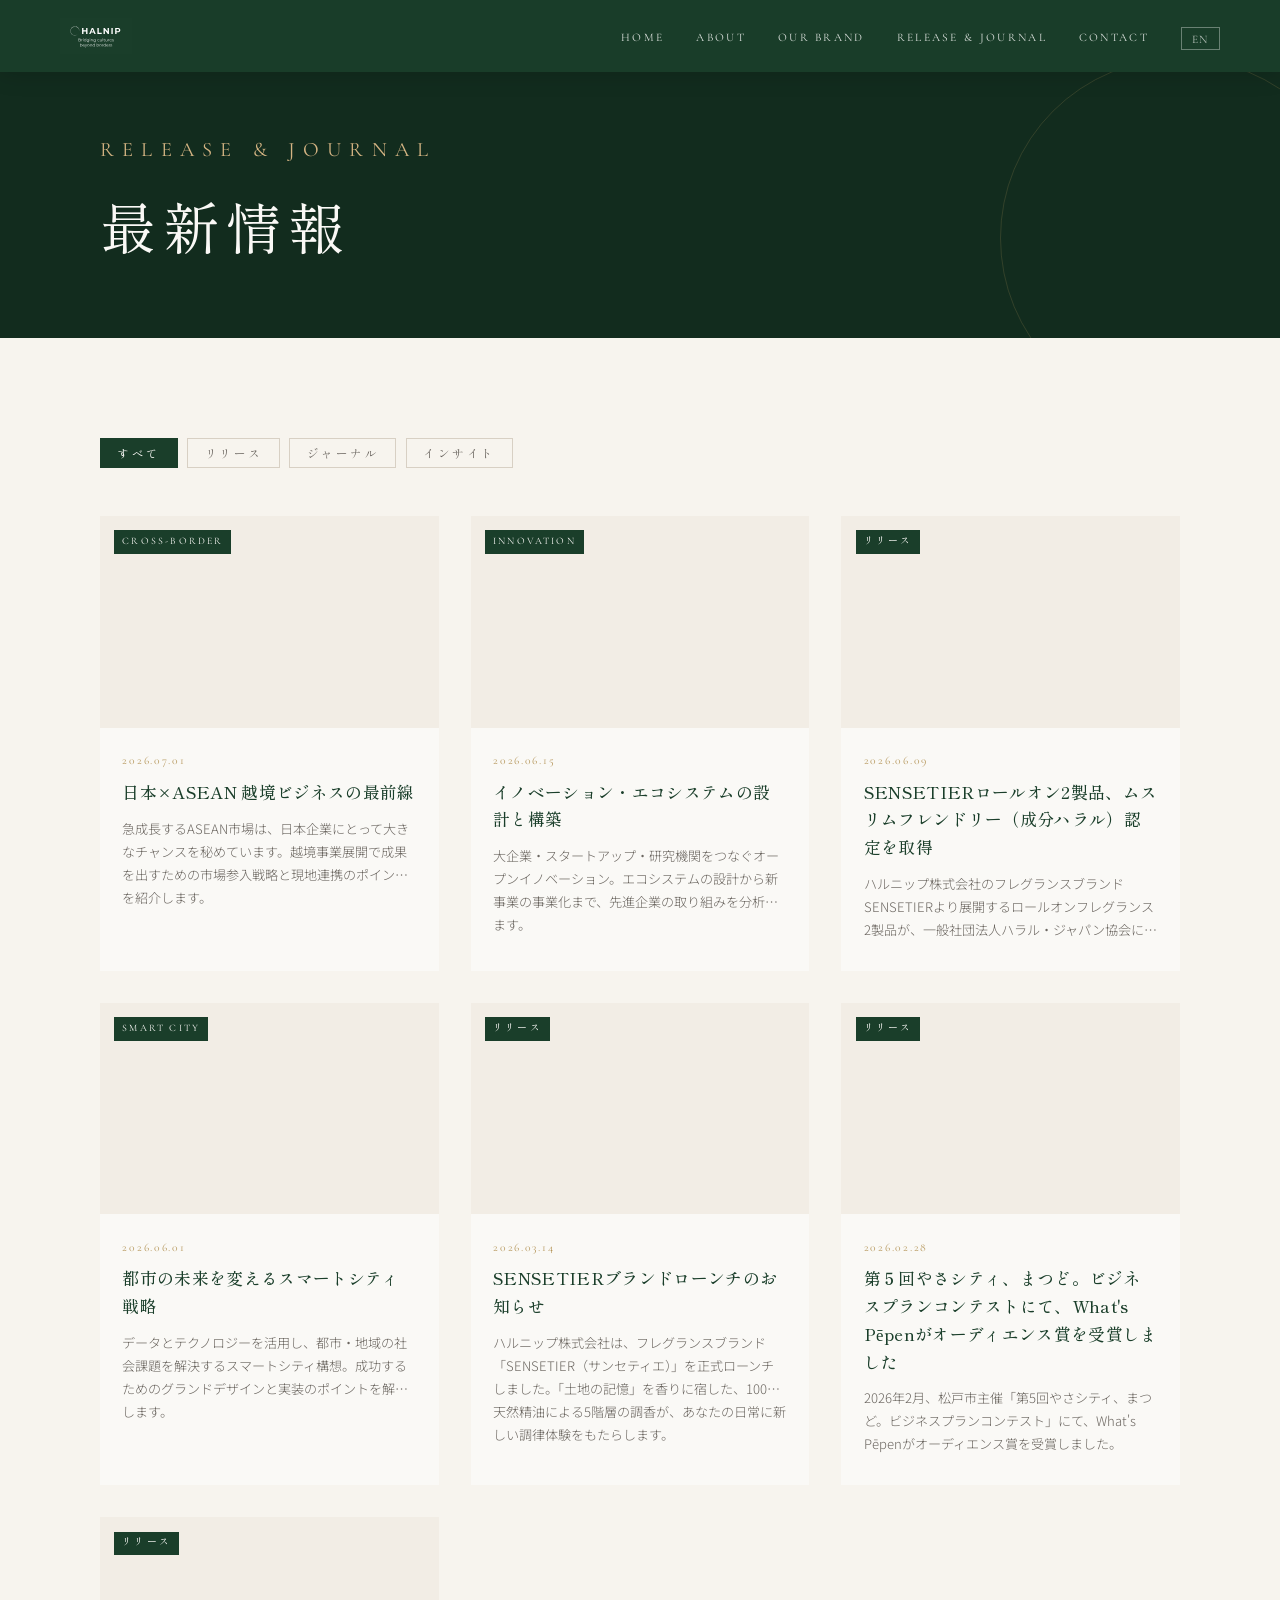
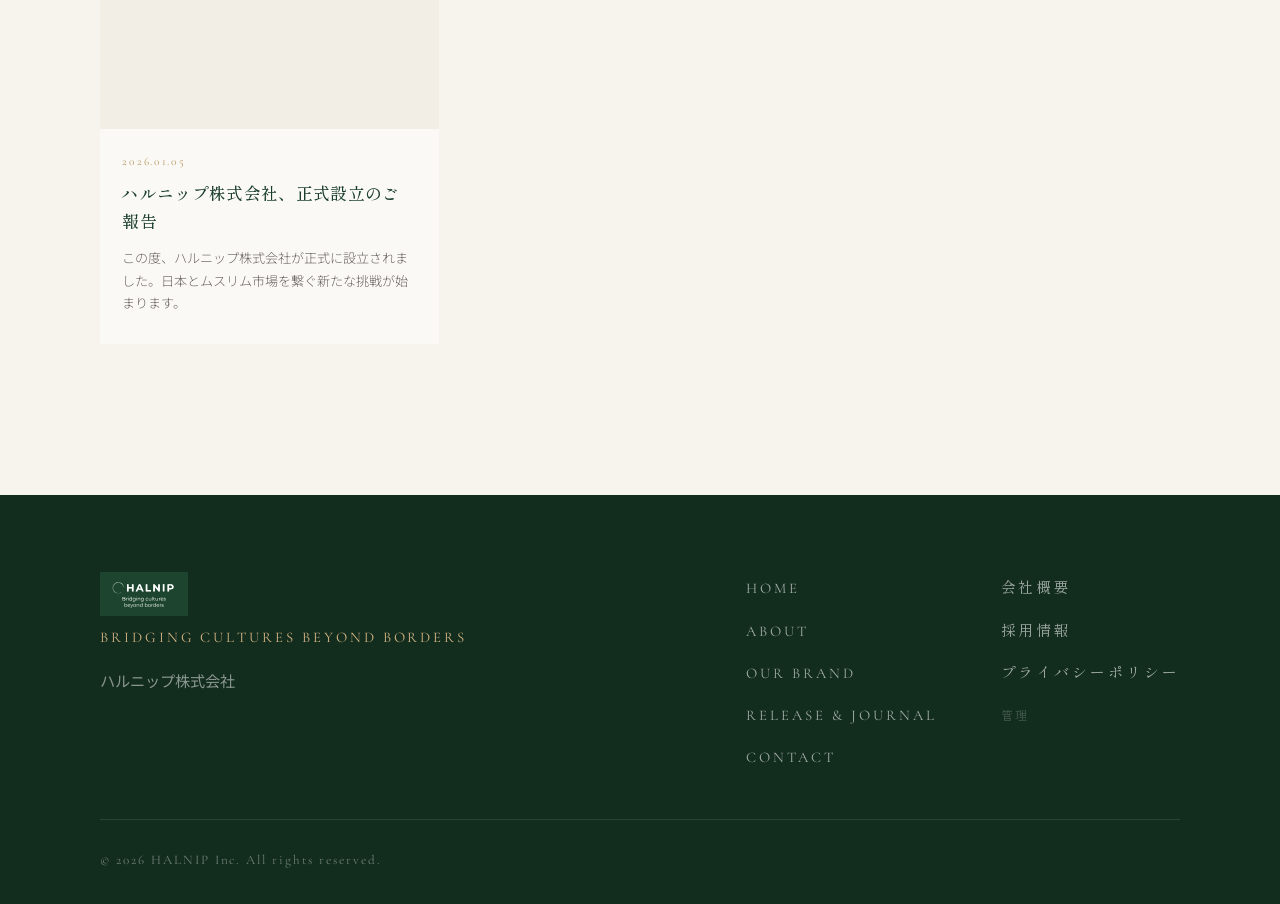
==== journal/index.html @ 5eab1960 "feat: add RECRUIT page with freelance sales staff listing - recruit.html: new page with intro, job c" ====
<!DOCTYPE html>
<html lang="ja">
<head>
  <meta charset="UTF-8" />
  <link rel="icon" href="../Fabicon.png.png" type="image/png" />
  <meta name="viewport" content="width=device-width, initial-scale=1.0" />
  <title>RELEASE &amp; JOURNAL | HALNIP株式会社</title>
  <meta name="description" content="HALNIPの最新情報・ジャーナル。" />
  <link rel="stylesheet" href="../style.css" />
  <link rel="stylesheet" href="journal.css" />
  <link rel="preconnect" href="https://fonts.googleapis.com" />
  <link rel="preconnect" href="https://fonts.gstatic.com" crossorigin />
  <link href="https://fonts.googleapis.com/css2?family=Montserrat:wght@100;200;300;400;600&family=Shippori+Mincho:wght@400;500;600&family=Cormorant+Garamond:ital,wght@0,300;0,400;0,600;1,300;1,400&family=Noto+Sans+JP:wght@300;400;500&display=swap" rel="stylesheet" />
</head>
<body class="subpage">

  <!-- NAV -->
  <nav class="nav scrolled" id="nav">
    <div class="nav__logo">
      <a href="../index.html" class="nav__logo-link">
        <img src="../images/logo_green.svg" alt="HALNIP" class="nav__logo-img"
          onerror="this.style.display='none';this.nextElementSibling.style.display='inline';" />
        <span class="nav__logo-text-fallback" style="display:none;">HALNIP</span>
      </a>
    </div>
    <button class="nav__hamburger" id="hamburger" aria-label="メニュー"><span></span><span></span><span></span></button>
    <ul class="nav__links" id="navLinks">
      <li><a href="../index.html#home">HOME</a></li>
      <li><a href="../index.html#about">ABOUT</a></li>
      <li><a href="../index.html#brand">OUR BRAND</a></li>
      <li><a href="index.html">RELEASE &amp; JOURNAL</a></li>
      <li><a href="../index.html#contact">CONTACT</a></li>
      <li class="nav__lang"><button id="langToggle" class="lang-btn">EN</button></li>
    </ul>
  </nav>

  <!-- PAGE HERO -->
  <section class="page-hero">
    <div class="page-hero__inner container">
      <p class="page-hero__label section-label" data-ja="RELEASE &amp; JOURNAL" data-en="RELEASE &amp; JOURNAL">RELEASE &amp; JOURNAL</p>
      <h1 class="page-hero__title" data-ja="最新情報" data-en="Latest News">最新情報</h1>
    </div>
  </section>

  <!-- JOURNAL LIST -->
  <section class="journal-list">
    <div class="container">

      <!-- Filter -->
      <div class="journal-filter">
        <button class="filter-btn active" data-filter="all" data-ja="すべて" data-en="ALL">すべて</button>
        <button class="filter-btn" data-filter="RELEASE" data-ja="リリース" data-en="RELEASE">リリース</button>
        <button class="filter-btn" data-filter="JOURNAL" data-ja="ジャーナル" data-en="JOURNAL">ジャーナル</button>
        <button class="filter-btn" data-filter="INSIGHT" data-ja="インサイト" data-en="INSIGHT">インサイト</button>
      </div>
      <!-- INSIGHT sub-filter (visible only when INSIGHT tab is active) -->
      <div class="insight-subfilter" id="insightSubFilter" style="display:none;">
        <select class="insight-subfilter-select" id="insightCategory">
          <option value="" data-ja="すべてのインサイト" data-en="All Insights">すべてのインサイト</option>
          <option value="SMART CITY">SMART CITY</option>
          <option value="INNOVATION">INNOVATION</option>
          <option value="CROSS-BORDER">CROSS-BORDER</option>
        </select>
      </div>

      <!-- Grid (populated by JS) -->
      <div class="journal-grid" id="journalGrid">
        <div class="journal-grid--empty" data-ja="記事を読み込み中…" data-en="Loading…">記事を読み込み中…</div>
      </div>

      <!-- Pagination -->
      <div class="journal-pagination" id="pagination"></div>
    </div>
  </section>

  <!-- FOOTER -->
  <footer class="footer">
    <div class="footer__inner container">
      <div class="footer__top">
        <div class="footer__brand">
          <div class="footer__logo">
            <img src="../images/logo_green.svg" alt="HALNIP" class="footer__logo-img"
              onerror="this.style.display='none';this.nextElementSibling.style.display='block';" />
            <span class="footer__logo-text-fallback" style="display:none;">HALNIP</span>
          </div>
          <p class="footer__tagline">Bridging Cultures Beyond Borders</p>
          <p class="footer__company">ハルニップ株式会社</p>
        </div>
        <nav class="footer__nav">
          <ul>
            <li><a href="../index.html#home">HOME</a></li>
            <li><a href="../index.html#about">ABOUT</a></li>
            <li><a href="../index.html#brand">OUR BRAND</a></li>
            <li><a href="index.html">RELEASE &amp; JOURNAL</a></li>
            <li><a href="../index.html#contact">CONTACT</a></li>
          </ul>
          <ul>
            <li><a href="../company.html">会社概要</a></li>
            <li><a href="../recruit.html">採用情報</a></li>
            <li><a href="../privacy.html">プライバシーポリシー</a></li>
            <li><a href="admin.html" style="opacity:0.35;font-size:0.75em;">管理</a></li>
          </ul>
        </nav>
      </div>
      <div class="footer__bottom">
        <p class="footer__copy">&copy; 2026 HALNIP Inc. All rights reserved.</p>
      </div>
    </div>
  </footer>

  <script src="db.js"></script>
  <script>
  (function () {
    // ── State ──
    let currentLang     = 'ja';
    let currentFilter   = 'all';
    let currentCategory = '';
    let currentPage     = 1;
    const PER_PAGE      = 9;

    // ── Lang ──
    function applyLang(lang) {
      document.querySelectorAll('[data-' + lang + ']').forEach(el => {
        const v = el.getAttribute('data-' + lang);
        if (el.tagName === 'INPUT' || el.tagName === 'TEXTAREA') el.placeholder = v;
        else el.innerHTML = v;
      });
      document.documentElement.lang = lang;
      document.getElementById('langToggle').textContent = lang === 'ja' ? 'EN' : 'JA';
    }
    document.getElementById('langToggle').addEventListener('click', () => {
      currentLang = currentLang === 'ja' ? 'en' : 'ja';
      applyLang(currentLang);
      render();
    });

    // ── Format date ──
    function fmtDate(d) {
      return d.replace(/-/g, '.');
    }

    // ── Build card HTML ──
    function cardHTML(post) {
      const tagLabel = post.tag === 'RELEASE'
        ? (currentLang === 'ja' ? 'リリース' : 'RELEASE')
        : post.tag === 'INSIGHT'
          ? (post.category || 'INSIGHT')
          : (currentLang === 'ja' ? 'ジャーナル' : 'JOURNAL');
      const title   = currentLang === 'ja' ? post.title   : (post.titleEn   || post.title);
      const excerpt = currentLang === 'ja' ? post.excerpt : (post.excerptEn || post.excerpt);
      return `
        <article class="j-card reveal">
          <a href="post.html?id=${post.id}" class="j-card__link">
            <div class="j-card__img-wrap">
              <img class="j-card__img" src="${post.thumbnail}" alt="${title}"
                onerror="this.src='https://images.unsplash.com/photo-1542314831-068cd1dbfeeb?w=600&q=80'" loading="lazy" />
              <span class="j-card__tag j-card__tag--${post.tag.toLowerCase()}">${tagLabel}</span>
            </div>
            <div class="j-card__body">
              <time class="j-card__date" datetime="${post.date}">${fmtDate(post.date)}</time>
              <h2 class="j-card__title">${title}</h2>
              <p class="j-card__excerpt">${excerpt}</p>
            </div>
          </a>
        </article>`;
    }

    // ── Render grid ──
    function render() {
      const all   = HALNIP_DB.getPublishedPosts();
      let filt    = currentFilter === 'all' ? all : all.filter(p => p.tag === currentFilter);
      if (currentFilter === 'INSIGHT' && currentCategory) {
        filt = filt.filter(p => p.category === currentCategory);
      }
      const total = filt.length;
      const pages = Math.ceil(total / PER_PAGE);
      currentPage = Math.min(currentPage, pages || 1);
      const slice = filt.slice((currentPage - 1) * PER_PAGE, currentPage * PER_PAGE);

      const grid = document.getElementById('journalGrid');
      if (slice.length === 0) {
        grid.innerHTML = `<div class="journal-grid--empty">${currentLang === 'ja' ? '記事がありません' : 'No articles found'}</div>`;
      } else {
        grid.innerHTML = slice.map(cardHTML).join('');
        // Scroll reveal
        const io = new IntersectionObserver(entries => {
          entries.forEach(e => { if (e.isIntersecting) { e.target.classList.add('revealed'); io.unobserve(e.target); } });
        }, { threshold: 0.05 });
        grid.querySelectorAll('.reveal').forEach(el => io.observe(el));
      }

      // Pagination
      const pag = document.getElementById('pagination');
      if (pages <= 1) { pag.innerHTML = ''; return; }
      let html = '';
      if (currentPage > 1) html += `<button class="page-btn" data-page="${currentPage - 1}">&#8592;</button>`;
      for (let i = 1; i <= pages; i++) {
        html += `<button class="page-btn${i === currentPage ? ' active' : ''}" data-page="${i}">${i}</button>`;
      }
      if (currentPage < pages) html += `<button class="page-btn" data-page="${currentPage + 1}">&#8594;</button>`;
      pag.innerHTML = html;
      pag.querySelectorAll('.page-btn').forEach(btn => {
        btn.addEventListener('click', () => { currentPage = +btn.dataset.page; render(); window.scrollTo({ top: 0, behavior: 'smooth' }); });
      });
    }

    // ── Filter buttons ──
    document.querySelectorAll('.filter-btn').forEach(btn => {
      btn.addEventListener('click', () => {
        document.querySelectorAll('.filter-btn').forEach(b => b.classList.remove('active'));
        btn.classList.add('active');
        currentFilter = btn.dataset.filter;
        currentCategory = '';
        document.getElementById('insightCategory').value = '';
        document.getElementById('insightSubFilter').style.display = currentFilter === 'INSIGHT' ? '' : 'none';
        currentPage = 1;
        render();
      });
    });

    // ── INSIGHT sub-filter ──
    document.getElementById('insightCategory').addEventListener('change', function() {
      currentCategory = this.value;
      currentPage = 1;
      render();
    });

    // ── Hamburger ──
    const hamburger = document.getElementById('hamburger');
    const navLinks  = document.getElementById('navLinks');
    hamburger.addEventListener('click', () => { hamburger.classList.toggle('open'); navLinks.classList.toggle('open'); });
    navLinks.querySelectorAll('a').forEach(a => a.addEventListener('click', () => { hamburger.classList.remove('open'); navLinks.classList.remove('open'); }));

    // ── Init ──
    render();
  })();
  </script>

  <script src="../cursor.js"></script>
</body>
</html>
---- style.css ----
/* =============================================
   HALNIP Co., Ltd. — Corporate Site Stylesheet
   style.css
   Last updated: 2025
   ============================================= */

/* ─── CSS VARIABLES ─────────────────────────── */
:root {
  /* Brand Colors */
  --color-primary:       #1a3e2a;   /* Deep forest green */
  --color-primary-dark:  #122c1e;
  --color-primary-light: #2a5c3f;
  --color-accent:        #b5965a;   /* Warm gold */
  --color-accent-light:  #d4b483;
  --color-white:         #faf9f6;   /* Warm white */
  --color-off-white:     #f2ede5;
  --color-text:          #1c1c1a;
  --color-text-muted:    #6b6660;
  --color-border:        #d8d0c4;
  --color-bg-section:    #f7f4ee;

  /* Typography */
  --font-serif:          'Shippori Mincho', 'Noto Serif JP', Georgia, serif;
  --font-display:        'Cormorant Garamond', 'Shippori Mincho', Georgia, serif;
  --font-sans:           'Noto Sans JP', 'Hiragino Kaku Gothic Pro', sans-serif;
  --font-hero:           'Montserrat', sans-serif;       /* Hero HALNIP logo */

  /* Spacing */
  --section-pad:         clamp(80px, 10vw, 140px);
  --container-max:       1200px;
  --container-pad:       clamp(20px, 5vw, 60px);

  /* Transitions */
  --transition-fast:     0.2s ease;
  --transition-mid:      0.45s cubic-bezier(0.25, 0.46, 0.45, 0.94);
  --transition-slow:     0.8s cubic-bezier(0.16, 1, 0.3, 1);

  /* Nav */
  --nav-height:          72px;
}

/* ─── CUSTOM CURSOR ──────────────────────────── */
body, a, button, input, textarea, select, label { cursor: none !important; }

.c-cursor-dot {
  position: fixed;
  top: 0; left: 0;
  width: 6px; height: 6px;
  background: var(--color-accent);
  border-radius: 50%;
  pointer-events: none;
  z-index: 99999;
  transform: translate(-100px, -100px);
  margin-left: -3px; margin-top: -3px;
  transition: opacity 0.3s, background 0.2s, transform 0.05s;
  will-change: transform;
}
.c-cursor-dot.hover {
  background: var(--color-white);
  transform: scale(0) !important; /* リング拡大中はドット消す */
}

.c-cursor-ring {
  position: fixed;
  top: 0; left: 0;
  width: 34px; height: 34px;
  border: 1.5px solid rgba(181, 150, 90, 0.55);
  border-radius: 50%;
  pointer-events: none;
  z-index: 99998;
  transform: translate(-100px, -100px);
  margin-left: -17px; margin-top: -17px;
  transition: width 0.35s cubic-bezier(0.25,0.46,0.45,0.94),
              height 0.35s cubic-bezier(0.25,0.46,0.45,0.94),
              border-color 0.35s, background 0.35s, opacity 0.3s;
  will-change: transform;
}
.c-cursor-ring.hover {
  width: 58px; height: 58px;
  margin-left: -29px; margin-top: -29px;
  border-color: rgba(181, 150, 90, 0.9);
  background: rgba(181, 150, 90, 0.07);
}
.c-cursor-ring.click {
  width: 28px; height: 28px;
  margin-left: -14px; margin-top: -14px;
  background: rgba(181, 150, 90, 0.15);
}

/* ─── RESET & BASE ───────────────────────────── */
*, *::before, *::after { box-sizing: border-box; margin: 0; padding: 0; }

html { scroll-behavior: smooth; font-size: 16px; }

body {
  font-family: var(--font-sans);
  color: var(--color-text);
  background: var(--color-white);
  line-height: 1.8;
  overflow-x: hidden;
  -webkit-font-smoothing: antialiased;
}

img { display: block; max-width: 100%; height: auto; }
a  { text-decoration: none; color: inherit; }
ul { list-style: none; }
button { cursor: pointer; border: none; background: none; font-family: inherit; }

/* ─── UTILITY ────────────────────────────────── */
.container {
  max-width: var(--container-max);
  margin: 0 auto;
  padding: 0 var(--container-pad);
}

.section-label {
  font-family: var(--font-display);
  font-size: clamp(1rem, 1.6vw, 1.3rem);
  letter-spacing: 0.4em;
  text-transform: uppercase;
  color: var(--color-accent);
  margin-bottom: 1.5rem;
}

/* ─── SCROLL REVEAL ──────────────────────────── */
.reveal { opacity: 0; transform: translateY(32px); transition: opacity 0.9s var(--transition-slow), transform 0.9s var(--transition-slow); }
.reveal.revealed { opacity: 1; transform: none; }

/* ─── BUTTONS ────────────────────────────────── */
.btn {
  display: inline-block;
  font-family: var(--font-display);
  font-size: clamp(0.75rem, 1.1vw, 0.9rem);
  letter-spacing: 0.18em;
  text-transform: uppercase;
  padding: 0.85em 2.2em;
  border-radius: 0;
  transition: background var(--transition-fast), color var(--transition-fast), border-color var(--transition-fast), transform var(--transition-fast);
}
.btn:hover { transform: translateY(-2px); }

.btn--outline {
  border: 1px solid var(--color-primary);
  color: var(--color-primary);
}
.btn--outline:hover { background: var(--color-primary); color: var(--color-white); }

.btn--outline-light {
  border: 1px solid var(--color-white);
  color: var(--color-white);
}
.btn--outline-light:hover { background: var(--color-white); color: var(--color-primary); }

.btn--dark {
  background: var(--color-primary);
  color: var(--color-white);
  border: 1px solid var(--color-primary);
}
.btn--dark:hover { background: var(--color-primary-dark); }

.btn--filled {
  background: var(--color-accent);
  color: var(--color-white);
  border: 1px solid var(--color-accent);
  font-size: clamp(0.8rem, 1.2vw, 1rem);
  padding: 1em 3em;
}
.btn--filled:hover { background: var(--color-accent-light); border-color: var(--color-accent-light); }

/* ─── NAVIGATION ─────────────────────────────── */
.nav {
  position: fixed;
  top: 0; left: 0; right: 0;
  z-index: 900;
  height: var(--nav-height);
  display: flex;
  align-items: center;
  justify-content: space-between;
  padding: 0 var(--container-pad);
  transition: background var(--transition-mid), box-shadow var(--transition-mid);
}
.nav.scrolled {
  background: rgba(26, 62, 42, 0.97);
  backdrop-filter: blur(12px);
  box-shadow: 0 1px 24px rgba(0,0,0,0.18);
}

.nav__logo-link {
  display: flex;
  align-items: center;
  transition: opacity var(--transition-fast);
}
.nav__logo-link:hover { opacity: 0.8; }

/* Logo image — height fixed, width auto */
.nav__logo-img {
  height: 36px;
  width: auto;
  display: block;
}

/* Text fallback (if image fails to load) */
.nav__logo-text-fallback {
  font-family: var(--font-display);
  font-size: 1.5rem;
  font-weight: 300;
  letter-spacing: 0.28em;
  color: var(--color-white);
}

.nav__links {
  display: flex;
  align-items: center;
  gap: clamp(1.2rem, 2.5vw, 2.5rem);
}
.nav__links a {
  font-family: var(--font-display);
  font-size: clamp(0.65rem, 0.9vw, 0.78rem);
  letter-spacing: 0.2em;
  text-transform: uppercase;
  color: rgba(255,255,255,0.85);
  transition: color var(--transition-fast);
  white-space: nowrap;
}
.nav__links a:hover { color: var(--color-accent-light); }

.lang-btn {
  font-family: var(--font-display);
  font-size: 0.72rem;
  letter-spacing: 0.15em;
  color: rgba(255,255,255,0.7);
  border: 1px solid rgba(255,255,255,0.35);
  padding: 0.3em 0.85em;
  transition: all var(--transition-fast);
}
.lang-btn:hover { color: var(--color-white); border-color: var(--color-white); }

/* Hamburger */
.nav__hamburger {
  display: none;
  flex-direction: column;
  gap: 5px;
  padding: 4px;
  z-index: 910;
}
.nav__hamburger span {
  display: block;
  width: 24px; height: 1.5px;
  background: var(--color-white);
  transition: transform 0.3s, opacity 0.3s;
}
.nav__hamburger.open span:nth-child(1) { transform: translateY(6.5px) rotate(45deg); }
.nav__hamburger.open span:nth-child(2) { opacity: 0; }
.nav__hamburger.open span:nth-child(3) { transform: translateY(-6.5px) rotate(-45deg); }

/* ─── HERO ───────────────────────────────────── */
.hero {
  position: relative;
  width: 100%;
  height: 100vh;
  min-height: 600px;
  display: flex;
  align-items: center;
  justify-content: center;
  overflow: hidden;
}

.hero__bg { position: absolute; inset: 0; z-index: 0; }
.hero__bg-img {
  width: 100%; height: 100%;
  object-fit: cover;
  object-position: center;
}
.hero__overlay {
  position: absolute; inset: 0;
  background: linear-gradient(
    135deg,
    rgba(18, 44, 30, 0.50) 0%,
    rgba(18, 44, 30, 0.30) 60%,
    rgba(18, 44, 30, 0.45) 100%
  );
}

.hero__content {
  position: relative;
  z-index: 2;
  text-align: center;
  color: var(--color-white);
  display: flex;
  flex-direction: column;
  align-items: center;
  justify-content: center;
  min-height: 180px;
}

/* ── Hero title: HALAL × NIPPON ── */
.hero__title-wrap {
  display: flex;
  align-items: baseline;
  gap: 0.1em;
  font-family: var(--font-hero);
  font-size: clamp(3.5rem, 10vw, 8rem);
  font-weight: 200;
  letter-spacing: 0.08em;
  color: var(--color-white);
  transition: opacity 0.5s ease;
  pointer-events: none;
}

.hero__word { display: flex; }
.hero__cross { margin: 0 0.08em; }

.hero__letter {
  display: inline-block;
  opacity: 0;
  transform: translateX(-18px);
}
.hero__letter.anim-in {
  animation: letterSlide 0.35s var(--transition-slow) both;
  animation-delay: calc(var(--i) * 0.07s + 0.05s);
}
@keyframes letterSlide {
  from { opacity: 0; transform: translateX(-22px); }
  to   { opacity: 1; transform: translateX(0); }
}

.hero__letter.fading {
  animation: fadeLetterOut 0.9s ease-out forwards;
}
.hero__cross.fading .hero__letter {
  animation: fadeLetterOut 0.9s ease-out forwards;
}
@keyframes fadeLetterOut {
  from { opacity: 1; transform: scale(1); }
  to   { opacity: 0; transform: scale(0.88); }
}

/* ── Hero Merge Stage (Phase 3) ── */
.hero__merge-stage {
  position: absolute;
  display: none;
  align-items: baseline;
  justify-content: center;
  gap: 0;
  font-family: var(--font-hero);
  font-size: clamp(3.5rem, 10vw, 8rem);
  font-weight: 300;
  letter-spacing: 0.08em;
  color: var(--color-white);
  pointer-events: none;
  opacity: 0;
}
.hero__merge-stage.visible {
  display: flex;
  opacity: 1;
}

.hero__merge-hal,
.hero__merge-nip {
  display: inline-block;
  transition: transform 0.75s cubic-bezier(0.25, 0.46, 0.45, 0.94);
}

/* Start positions — HAL far left of center, NIP far right */
.hero__merge-hal { transform: translateX(-1.5em); }
.hero__merge-nip { transform: translateX(1.5em); }

/* Slide toward each other until touching */
.hero__merge-hal.slide-right { transform: translateX(0); }
.hero__merge-nip.slide-left  { transform: translateX(0); }

/* ── Hero Final Logo ── */
.hero__logo-final {
  position: absolute;
  display: flex;
  flex-direction: column;
  align-items: center;
  gap: 1.2rem;
  opacity: 0;
  pointer-events: none;
  transition: opacity 0.9s ease;
}
.hero__logo-final.visible {
  opacity: 1;
  pointer-events: auto;
}
.hero__logo-text {
  font-family: var(--font-hero);
  font-size: clamp(4rem, 12vw, 9.5rem);
  font-weight: 400;
  letter-spacing: 0.22em;
  color: var(--color-white);
  line-height: 1;
}
.hero__tagline {
  font-family: var(--font-hero);
  font-size: clamp(0.6rem, 1.5vw, 0.85rem);
  font-weight: 300;
  letter-spacing: 0.38em;
  color: rgba(255,255,255,0.75);
  text-transform: uppercase;
}

/* ── Scroll Hint ── */
.hero__scroll-hint {
  position: absolute;
  bottom: 2.5rem;
  left: 50%;
  transform: translateX(-50%);
  z-index: 3;
  display: flex;
  flex-direction: column;
  align-items: center;
  gap: 0.6rem;
  opacity: 0;
  transition: opacity 1s ease 0.5s;
}
.hero__scroll-hint.visible { opacity: 1; }

.scroll-line {
  display: block;
  width: 1px;
  height: 48px;
  background: rgba(255,255,255,0.5);
  animation: scrollPulse 1.8s ease-in-out infinite;
}
@keyframes scrollPulse {
  0%,100% { opacity: 0.5; transform: scaleY(1); }
  50%      { opacity: 1;   transform: scaleY(1.15); }
}
.scroll-text {
  font-family: var(--font-display);
  font-size: 0.62rem;
  letter-spacing: 0.3em;
  color: rgba(255,255,255,0.6);
  text-transform: uppercase;
}

/* ─── ABOUT ──────────────────────────────────── */
.about {
  position: relative;
  padding: var(--section-pad) 0;
  background: var(--color-white);
  overflow: hidden;
}

.about__inner {
  display: grid;
  grid-template-columns: 1fr 1.5fr;
  gap: clamp(3rem, 6vw, 7rem);
  align-items: start;
}

.about__title {
  font-family: var(--font-serif);
  font-size: clamp(1.8rem, 4vw, 3rem);
  font-weight: 500;
  line-height: 1.55;
  letter-spacing: 0.04em;
  color: var(--color-primary);
  margin-bottom: 0;
  position: sticky;
  top: calc(var(--nav-height) + 2rem);
}

.about__body { display: flex; flex-direction: column; gap: 1.8rem; }

.about__text {
  font-family: var(--font-sans);
  font-size: clamp(1rem, 1.5vw, 1.15rem);
  font-weight: 300;
  line-height: 2.1;
  color: var(--color-text-muted);
}

.about__label { grid-column: 1 / -1; }

.about__deco {
  position: absolute;
  right: -120px; bottom: -60px;
  width: 380px; height: 380px;
  border-radius: 50%;
  border: 1px solid var(--color-border);
  opacity: 0.4;
  pointer-events: none;
}

/* ─── CONSULTING ─────────────────────────────── */
.consulting {
  padding: var(--section-pad) 0;
  background: var(--color-bg-section);
}

.consulting__inner {
  display: flex;
  flex-direction: column;
  gap: 2rem;
}

.consulting__title {
  font-family: var(--font-serif);
  font-size: clamp(1.2rem, 2vw, 1.8rem);
  font-weight: 500;
  line-height: 1.4;
  color: var(--color-text);
}

.consulting__desc {
  font-family: var(--font-sans);
  font-size: clamp(0.85rem, 1.2vw, 0.95rem);
  line-height: 1.9;
  color: var(--color-text-muted);
  max-width: 42em;
}

.consulting__viewer {
  display: flex;
  flex-direction: column;
  gap: 0;
}

.consulting__viewer-canvas-wrap {
  position: relative;
  width: 100%;
  background: #fff;
  border-radius: 4px 4px 0 0;
  overflow: hidden;
  box-shadow: 0 2px 20px rgba(0,0,0,0.08);
  min-height: 300px;
}

.consulting__viewer-canvas-wrap canvas {
  display: block;
  width: 100%;
  height: auto;
}

.consulting__viewer-loading {
  position: absolute;
  inset: 0;
  display: flex;
  align-items: center;
  justify-content: center;
  background: rgba(255,255,255,0.9);
  font-family: var(--font-sans);
  font-size: 0.9rem;
  color: var(--color-text-muted);
  letter-spacing: 0.1em;
}

/* Full screen overrides */
#pdfViewerWrap:fullscreen .consulting__viewer-canvas-wrap {
  border-radius: 0;
  max-height: calc(100vh - 56px);
  overflow-y: auto;
}
#pdfViewerWrap:fullscreen {
  background: #111;
  display: flex;
  flex-direction: column;
  align-items: center;
  justify-content: center;
  padding: 0;
}

.consulting__viewer-controls {
  display: flex;
  align-items: center;
  justify-content: center;
  gap: 2rem;
  padding: 1.2rem 2rem;
  background: var(--color-text);
  border-radius: 0 0 4px 4px;
}

.consulting__viewer-btn {
  background: none;
  border: 1px solid rgba(255,255,255,0.4);
  color: #fff;
  font-size: 1.6rem;
  line-height: 0;
  width: 2.6rem;
  height: 2.6rem;
  flex: 0 0 2.6rem;
  border-radius: 50%;
  cursor: pointer;
  display: flex;
  align-items: center;
  justify-content: center;
  padding: 0 0 0.05em 0;
  transition: background 0.2s, border-color 0.2s;
}

.consulting__viewer-btn:hover:not(:disabled) {
  background: rgba(255,255,255,0.15);
  border-color: rgba(255,255,255,0.8);
}

.consulting__viewer-btn:disabled {
  opacity: 0.25;
  cursor: default;
}

.consulting__viewer-pageinfo {
  font-family: var(--font-hero);
  font-size: 0.85rem;
  font-weight: 300;
  letter-spacing: 0.2em;
  color: rgba(255,255,255,0.8);
  min-width: 5rem;
  text-align: center;
}

.consulting__viewer-btn--fs {
  margin-left: auto;
  font-size: 1.3rem;
}

/* ── Consulting menu cards ── */
.consulting__menu {
  display: grid;
  grid-template-columns: repeat(3, 1fr);
  gap: 2px;
  background: var(--color-border);
  margin-bottom: 2.5rem;
}
.consulting__menu-card {
  background: var(--color-white);
  padding: clamp(24px, 3.5vw, 44px);
  position: relative;
  overflow: hidden;
  transition: background 0.25s;
}
.consulting__menu-card:hover { background: var(--color-bg-section); }
.consulting__menu-num {
  font-family: var(--font-hero);
  font-size: 3rem;
  font-weight: 100;
  color: rgba(26,62,42,0.06);
  line-height: 1;
  position: absolute;
  top: 1rem;
  right: 1.2rem;
  pointer-events: none;
}
.consulting__menu-en {
  font-family: var(--font-hero);
  font-size: 0.62rem;
  font-weight: 600;
  letter-spacing: 0.15em;
  color: var(--color-accent);
  margin-bottom: 0.5rem;
}
.consulting__menu-title {
  font-family: var(--font-serif);
  font-size: clamp(1rem, 1.8vw, 1.25rem);
  font-weight: 500;
  color: var(--color-primary);
  line-height: 1.4;
  margin-bottom: 0.9rem;
}
.consulting__menu-divider {
  width: 24px;
  height: 1px;
  background: var(--color-accent);
  margin-bottom: 0.9rem;
}
.consulting__menu-text {
  font-family: var(--font-sans);
  font-size: 0.82rem;
  line-height: 1.85;
  color: var(--color-text-muted);
}
@media (max-width: 680px) {
  .consulting__menu { grid-template-columns: 1fr; }
}

/* ── Consulting insights ── */
.consulting__insights { margin-bottom: 2.5rem; }
.consulting__insights-header {
  display: flex;
  align-items: center;
  justify-content: space-between;
  margin-bottom: 1.4rem;
}
.consulting__insights-more {
  font-family: var(--font-hero);
  font-size: 0.72rem;
  letter-spacing: 0.15em;
  color: var(--color-accent);
  text-decoration: none;
  transition: opacity 0.2s;
}
.consulting__insights-more:hover { opacity: 0.7; }
.consulting__insights-grid {
  display: grid;
  grid-template-columns: repeat(3, 1fr);
  gap: 2px;
  background: var(--color-border);
}
.consulting__insight-card {
  background: var(--color-text);
  display: flex;
  flex-direction: column;
  overflow: hidden;
  transition: opacity 0.25s;
}
.consulting__insight-card:hover { opacity: 0.88; }
.consulting__insight-link {
  display: flex;
  flex-direction: column;
  flex: 1;
  text-decoration: none;
  color: inherit;
}
.consulting__insight-img {
  height: 190px;
  background-size: cover;
  background-position: center;
  position: relative;
  flex-shrink: 0;
}
.consulting__insight-img::after {
  content: '';
  position: absolute;
  inset: 0;
  background: linear-gradient(to bottom, rgba(26,62,42,0.25), rgba(26,62,42,0.6));
}
.consulting__insight-cat {
  position: absolute;
  bottom: 1rem;
  left: 1.2rem;
  z-index: 1;
  font-family: var(--font-hero);
  font-size: 0.6rem;
  font-weight: 600;
  letter-spacing: 0.18em;
  color: var(--color-accent);
}
.consulting__insight-body {
  padding: 1.4rem 1.4rem 1.8rem;
  display: flex;
  flex-direction: column;
  gap: 0.8rem;
  flex: 1;
}
.consulting__insight-title {
  font-family: var(--font-serif);
  font-size: clamp(0.95rem, 1.4vw, 1.05rem);
  font-weight: 500;
  color: #fff;
  line-height: 1.55;
}
.consulting__insight-text {
  font-family: var(--font-sans);
  font-size: 0.8rem;
  line-height: 1.85;
  color: rgba(255,255,255,0.55);
}
@media (max-width: 680px) {
  .consulting__insights-grid { grid-template-columns: 1fr; }
}

.consulting__pdf-link {
  text-align: right;
  font-family: var(--font-sans);
  font-size: 0.9rem;
  margin-top: 1rem;
}

.consulting__pdf-link a {
  color: var(--color-accent);
  text-decoration: none;
  letter-spacing: 0.05em;
}

.consulting__pdf-link a:hover { text-decoration: underline; }

/* ─── OUR BRAND ──────────────────────────────── */
.brand {
  padding: var(--section-pad) 0;
  background: #e8e0d5;       /* Warm parchment earth tone */
  color: var(--color-text);
  position: relative;
  overflow: hidden;
}

.brand::before {
  content: '';
  position: absolute;
  top: -120px; left: -120px;
  width: 500px; height: 500px;
  border-radius: 50%;
  background: radial-gradient(circle, rgba(181,150,90,0.15) 0%, transparent 70%);
  pointer-events: none;
}

.brand__inner { position: relative; z-index: 1; }

.brand__label { color: var(--color-accent); }

.brand__hero {
  display: flex;
  flex-direction: column;
  align-items: center;
  text-align: center;
  margin-bottom: clamp(3rem, 6vw, 5rem);
  gap: clamp(1.5rem, 3vw, 2.5rem);
}
/* ロゴ直下のタグラインだけ余白を詰める */
.brand__logo-wrap + .brand__tagline {
  margin-top: clamp(-1rem, -1.5vw, -0.6rem);
}

/* Logo wrap — ホバーなし・リンクなし */
.brand__logo-wrap {
  display: inline-block;
}
.brand__logo-img {
  max-width: clamp(260px, 50vw, 480px);
  height: auto;
}

/* Fallback text logo */
.brand__logo-fallback {
  font-family: var(--font-display);
  font-size: clamp(2.5rem, 8vw, 5rem);
  font-weight: 300;
  letter-spacing: 0.35em;
  color: var(--color-primary);
  align-items: center;
  justify-content: center;
}

/* BRAND STORY — 枠線・文字ともに #3E231A */
.btn--brand-story {
  border: 1px solid #3E231A;
  color: #3E231A;
  background: transparent;
}
.btn--brand-story:hover {
  background: #3E231A;
  color: var(--color-white);
}

/* SENSETIER ONLINE SHOP — 塗り #3E231A */
.btn--brand-shop {
  background: #3E231A;
  color: var(--color-white);
  border: 1px solid #3E231A;
}
.btn--brand-shop:hover {
  background: #2a1610;
  border-color: #2a1610;
}

.brand__tagline {
  font-family: var(--font-serif);
  font-size: clamp(1rem, 2vw, 1.3rem);
  font-weight: 400;
  line-height: 1.9;
  color: var(--color-text-muted);
  letter-spacing: 0.06em;
  max-width: 560px;
}

.brand__cta-group {
  display: flex;
  flex-wrap: wrap;
  gap: 1rem;
  justify-content: center;
}

/* ── Product Gallery ── */
.brand__gallery {
  position: relative;
  overflow: hidden;
}

.brand__gallery-track {
  display: flex;
  gap: clamp(1rem, 2vw, 1.5rem);
  transition: transform 0.5s cubic-bezier(0.25, 0.46, 0.45, 0.94);
}

.brand__gallery-item {
  flex: 0 0 calc((100% - 2 * clamp(1rem,2vw,1.5rem)) / 3);
  display: flex;
  flex-direction: column;
  background: var(--color-primary-dark);
}

.brand__gallery-item img {
  width: 100%;
  aspect-ratio: 3 / 4;
  object-fit: cover;
  display: block;
  transition: transform 0.7s var(--transition-slow);
}
.brand__gallery-item:hover img { transform: scale(1.04); }

/* Landing page button below each image */
.brand__gallery-btn {
  display: block;
  text-align: center;
  font-family: var(--font-display);
  font-size: clamp(0.75rem, 1.1vw, 0.88rem);
  letter-spacing: 0.28em;
  text-transform: uppercase;
  padding: 1em 1.2em;
  background: #a8844a;          /* Deeper champagne gold — richer than bg */
  color: var(--color-white);
  border-top: 1px solid #c9a96e;
  transition: background var(--transition-fast), letter-spacing var(--transition-fast);
  flex-shrink: 0;
}
.brand__gallery-btn:hover {
  background: #8e6d3a;
  letter-spacing: 0.36em;
}

/* Gallery dots — hidden on desktop */
.brand__gallery-dots {
  display: none;
  justify-content: center;
  gap: 0.5rem;
  margin-top: 1.5rem;
}
.dot {
  width: 8px; height: 8px;
  border-radius: 50%;
  background: rgba(26,20,12,0.2);
  transition: background var(--transition-fast), transform var(--transition-fast);
}
.dot.active { background: var(--color-accent); transform: scale(1.25); }

/* ─── RELEASE & JOURNAL ──────────────────────── */
.journal {
  padding: var(--section-pad) 0;
  background: var(--color-bg-section);
}

.journal__title {
  font-family: var(--font-display);
  font-size: clamp(2rem, 5vw, 3.5rem);
  font-weight: 300;
  letter-spacing: 0.08em;
  color: var(--color-primary);
  margin-bottom: clamp(2.5rem, 5vw, 4rem);
}

.journal__grid {
  display: grid;
  grid-template-columns: repeat(3, 1fr);
  gap: clamp(1.2rem, 2.5vw, 2rem);
}

.journal__card {
  background: var(--color-white);
  overflow: hidden;
  transition: transform var(--transition-mid), box-shadow var(--transition-mid);
}
.journal__card:hover {
  transform: translateY(-6px);
  box-shadow: 0 16px 48px rgba(26,62,42,0.12);
}

.journal__card-link { display: block; }

.journal__card-img-wrap {
  position: relative;
  aspect-ratio: 16 / 10;
  overflow: hidden;
  background: var(--color-off-white);
}
.journal__card-img {
  width: 100%; height: 100%;
  object-fit: cover;
  transition: transform 0.65s var(--transition-slow);
}
.journal__card:hover .journal__card-img { transform: scale(1.06); }

.journal__card-tag {
  position: absolute;
  top: 0.9rem; left: 0.9rem;
  font-family: var(--font-display);
  font-size: 0.62rem;
  letter-spacing: 0.22em;
  text-transform: uppercase;
  background: var(--color-primary);
  color: var(--color-white);
  padding: 0.28em 0.8em;
}

.journal__card-body { padding: 1.5rem 1.5rem 2rem; }

.journal__card-date {
  font-family: var(--font-display);
  font-size: 0.72rem;
  letter-spacing: 0.15em;
  color: var(--color-accent);
  display: block;
  margin-bottom: 0.6rem;
}

.journal__card-title {
  font-family: var(--font-serif);
  font-size: clamp(0.9rem, 1.4vw, 1.05rem);
  font-weight: 500;
  line-height: 1.65;
  color: var(--color-primary);
  margin-bottom: 0.8rem;
  letter-spacing: 0.02em;
}

.journal__card-excerpt {
  font-family: var(--font-sans);
  font-size: 0.82rem;
  font-weight: 300;
  line-height: 1.75;
  color: var(--color-text-muted);
  display: -webkit-box;
  -webkit-line-clamp: 3;
  -webkit-box-orient: vertical;
  overflow: hidden;
}

.journal__more { text-align: center; margin-top: clamp(2.5rem, 4vw, 3.5rem); }

/* ─── CONTACT ────────────────────────────────── */
.contact {
  padding: var(--section-pad) 0;
  background: var(--color-white);
}

.contact__inner { max-width: 760px; }

.contact__title {
  font-family: var(--font-display);
  font-size: clamp(2rem, 5vw, 3.5rem);
  font-weight: 300;
  letter-spacing: 0.08em;
  color: var(--color-primary);
  margin-bottom: 1rem;
}

.contact__sub {
  font-family: var(--font-sans);
  font-size: clamp(0.85rem, 1.2vw, 0.95rem);
  font-weight: 300;
  color: var(--color-text-muted);
  line-height: 1.9;
  margin-bottom: clamp(2rem, 4vw, 3.5rem);
}

/* Form */
.contact__form { display: flex; flex-direction: column; gap: 1.6rem; }

.form__row {
  display: grid;
  grid-template-columns: 1fr 1fr;
  gap: 1.4rem;
}

.form__group { display: flex; flex-direction: column; gap: 0.55rem; }

.form__label {
  font-family: var(--font-display);
  font-size: 0.72rem;
  letter-spacing: 0.2em;
  text-transform: uppercase;
  color: var(--color-primary);
}

.form__input {
  font-family: var(--font-sans);
  font-size: 0.92rem;
  font-weight: 300;
  color: var(--color-text);
  background: var(--color-off-white);
  border: 1px solid var(--color-border);
  border-radius: 0;
  padding: 0.85em 1.1em;
  outline: none;
  transition: border-color var(--transition-fast), box-shadow var(--transition-fast);
  width: 100%;
  -webkit-appearance: none;
  appearance: none;
}
.form__input:focus {
  border-color: var(--color-primary);
  box-shadow: 0 0 0 3px rgba(26,62,42,0.08);
}
.form__input.error { border-color: #c0392b; }

.form__select { background-image: url("data:image/svg+xml,%3Csvg xmlns='http://www.w3.org/2000/svg' width='12' height='8' viewBox='0 0 12 8'%3E%3Cpath d='M1 1l5 5 5-5' stroke='%231a3e2a' stroke-width='1.5' fill='none'/%3E%3C/svg%3E"); background-repeat: no-repeat; background-position: right 1.1em center; padding-right: 2.5em; cursor: pointer; }

.form__textarea { resize: vertical; min-height: 140px; }

.form__submit-wrap { display: flex; }

/* ─── CONTACT SUCCESS / ERROR ───────────────── */
.contact__success {
  text-align: center;
  padding: 3rem 2rem;
  animation: fadeInUp 0.6s ease both;
}
@keyframes fadeInUp {
  from { opacity: 0; transform: translateY(20px); }
  to   { opacity: 1; transform: none; }
}
.contact__success-icon {
  width: 64px; height: 64px;
  border-radius: 50%;
  background: var(--color-primary);
  color: var(--color-white);
  font-size: 1.8rem;
  display: flex; align-items: center; justify-content: center;
  margin: 0 auto 1.5rem;
}
.contact__success-title {
  font-family: var(--font-display);
  font-size: clamp(1.4rem, 3vw, 2rem);
  font-weight: 300;
  letter-spacing: 0.1em;
  color: var(--color-primary);
  margin-bottom: 1rem;
}
.contact__success-text {
  font-size: clamp(0.9rem, 1.3vw, 1rem);
  font-weight: 300;
  line-height: 2;
  color: var(--color-text-muted);
}
.contact__form-error {
  color: #c0392b;
  font-size: 0.88rem;
  margin-top: 1rem;
  text-align: center;
}

/* ─── FOOTER ─────────────────────────────────── */
.footer {
  background: var(--color-primary-dark);
  color: rgba(255,255,255,0.72);
  padding: clamp(3rem, 6vw, 5rem) 0 2rem;
}

.footer__top {
  display: flex;
  justify-content: space-between;
  align-items: flex-start;
  gap: 3rem;
  padding-bottom: clamp(2rem, 4vw, 3rem);
  border-bottom: 1px solid rgba(255,255,255,0.1);
  margin-bottom: 1.8rem;
  flex-wrap: wrap;
}

.footer__logo {
  margin-bottom: 0.5rem;
}

.footer__logo-img {
  height: 44px;
  width: auto;
  display: block;
  /* Green logo on dark bg — brighten slightly if needed */
  filter: brightness(1.1);
}

.footer__logo-text-fallback {
  font-family: var(--font-display);
  font-size: 2.4rem;
  font-weight: 300;
  letter-spacing: 0.3em;
  color: var(--color-white);
}

.footer__tagline {
  font-family: var(--font-display);
  font-size: 0.92rem;
  letter-spacing: 0.2em;
  color: var(--color-accent-light);
  text-transform: uppercase;
  margin-bottom: 1rem;
}

.footer__company {
  font-family: var(--font-sans);
  font-size: 0.95rem;
  color: rgba(255,255,255,0.5);
}

.footer__nav {
  display: flex;
  gap: clamp(2rem, 5vw, 4rem);
}
.footer__nav ul { display: flex; flex-direction: column; gap: 0.8rem; }
.footer__nav a {
  font-family: var(--font-display);
  font-size: 0.92rem;
  letter-spacing: 0.2em;
  text-transform: uppercase;
  color: rgba(255,255,255,0.6);
  transition: color var(--transition-fast);
}
.footer__nav a:hover { color: var(--color-accent-light); }

.footer__copy {
  font-family: var(--font-display);
  font-size: 0.82rem;
  letter-spacing: 0.15em;
  color: rgba(255,255,255,0.4);
}

/* ─── RESPONSIVE — TABLET ────────────────────── */
@media (max-width: 900px) {
  .about__inner {
    grid-template-columns: 1fr;
    gap: 2rem;
  }
  .about__title { position: static; font-size: clamp(1.6rem, 5vw, 2.4rem); }
  .about__label { grid-column: 1; }

  .journal__grid { grid-template-columns: 1fr 1fr; }
}

/* ─── RESPONSIVE — MOBILE ────────────────────── */
@media (max-width: 640px) {
  :root { --section-pad: 64px; }

  /* Nav */
  .nav__hamburger { display: flex; }
  .nav__links {
    position: fixed;
    top: 0; right: 0;
    width: min(320px, 85vw);
    height: 100vh;
    background: rgba(18,44,30,0.98);
    backdrop-filter: blur(16px);
    flex-direction: column;
    align-items: flex-start;
    justify-content: center;
    padding: 2rem 2.5rem;
    gap: 2rem;
    transform: translateX(100%);
    transition: transform 0.4s cubic-bezier(0.25,0.46,0.45,0.94);
    pointer-events: none;
  }
  .nav__links.open { transform: translateX(0); pointer-events: auto; }
  .nav__links a { font-size: 1rem; }
  .nav__lang { margin-top: 1rem; }

  /* Hero */
  .hero__title-wrap { font-size: clamp(2.2rem, 14vw, 4rem); gap: 0.05em; font-weight: 200; }
  .hero__logo-text  { font-size: clamp(3rem, 18vw, 6rem); letter-spacing: 0.14em; }
  .hero__tagline    { font-size: clamp(0.5rem, 2.8vw, 0.75rem); letter-spacing: 0.25em; }

  /* Brand gallery — carousel mode */
  .brand__gallery { overflow: hidden; }
  .brand__gallery-track {
    width: calc(3 * 100%);
    gap: 0;
  }
  .brand__gallery-item {
    flex: 0 0 calc(100% / 3);
  }
  .brand__gallery-item img { aspect-ratio: 4 / 5; }
  .brand__gallery-dots { display: flex; }

  /* Journal */
  .journal__grid { grid-template-columns: 1fr; }

  /* Contact form */
  .form__row { grid-template-columns: 1fr; }

  /* Footer */
  .footer__top { flex-direction: column; gap: 2rem; }
  .footer__nav { flex-direction: column; gap: 1.5rem; }
}

/* ─── FINE-TOUCH HOVER STATES ────────────────── */
@media (hover: hover) {
  .nav__links a::after {
    content: '';
    display: block;
    height: 1px;
    background: var(--color-accent-light);
    transform: scaleX(0);
    transform-origin: left;
    transition: transform 0.3s ease;
    margin-top: 2px;
  }
  .nav__links a:hover::after { transform: scaleX(1); }
}

/* ─── PRINT BASICS ───────────────────────────── */
@media print {
  .nav, .hero__scroll-hint, .hero__bg { display: none; }
  .hero { height: auto; padding: 2rem 0; }
}
---- journal/journal.css ----
/* ==============================================
   HALNIP Journal — Shared Styles
   ============================================== */

/* ── Page Hero ── */
.page-hero {
  padding: calc(var(--nav-height) + 60px) 0 56px;
  background: var(--color-primary-dark);
  position: relative;
  overflow: hidden;
}
.page-hero::after {
  content: '';
  position: absolute;
  right: -80px; bottom: -80px;
  width: 360px; height: 360px;
  border-radius: 50%;
  border: 1px solid rgba(181,150,90,0.2);
  pointer-events: none;
}
.page-hero__label { color: var(--color-accent-light); margin-bottom: 0.8rem; }
.page-hero__title {
  font-family: var(--font-display);
  font-size: clamp(2rem, 5vw, 3.5rem);
  font-weight: 300;
  letter-spacing: 0.12em;
  color: var(--color-white);
}

/* ── Filter ── */
.journal-filter {
  display: flex;
  gap: 0.6rem;
  margin-bottom: clamp(2rem, 4vw, 3rem);
  flex-wrap: wrap;
}
.filter-btn {
  font-family: var(--font-display);
  font-size: 0.72rem;
  letter-spacing: 0.22em;
  text-transform: uppercase;
  padding: 0.5em 1.4em;
  border: 1px solid var(--color-border);
  color: var(--color-text-muted);
  background: transparent;
  cursor: pointer;
  transition: all var(--transition-fast);
}
.filter-btn:hover,
.filter-btn.active {
  background: var(--color-primary);
  border-color: var(--color-primary);
  color: var(--color-white);
}

/* ── INSIGHT sub-filter ── */
.insight-subfilter {
  margin-top: -1.4rem;
  margin-bottom: clamp(1.5rem, 3vw, 2.5rem);
}
.insight-subfilter-select {
  font-family: var(--font-display);
  font-size: 0.72rem;
  letter-spacing: 0.12em;
  color: var(--color-primary);
  background: var(--color-white);
  border: 1px solid var(--color-primary);
  padding: 0.45em 2em 0.45em 0.9em;
  border-radius: 0;
  cursor: pointer;
  appearance: none;
  -webkit-appearance: none;
  background-image: url("data:image/svg+xml,%3Csvg xmlns='http://www.w3.org/2000/svg' width='10' height='6'%3E%3Cpath d='M0 0l5 6 5-6z' fill='%231a3e2a'/%3E%3C/svg%3E");
  background-repeat: no-repeat;
  background-position: right 0.7em center;
  background-size: 8px;
  transition: all var(--transition-fast);
}
.insight-subfilter-select:focus { outline: none; border-color: var(--color-accent); }

/* ── Journal List Section ── */
.journal-list {
  padding: clamp(60px, 8vw, 100px) 0;
  background: var(--color-bg-section);
  min-height: 60vh;
}

/* ── Card Grid ── */
.journal-grid {
  display: grid;
  grid-template-columns: repeat(3, 1fr);
  gap: clamp(1.2rem, 2.5vw, 2rem);
  margin-bottom: clamp(2.5rem, 4vw, 3.5rem);
}
.journal-grid--empty {
  grid-column: 1 / -1;
  text-align: center;
  padding: 4rem 0;
  color: var(--color-text-muted);
  font-family: var(--font-display);
  letter-spacing: 0.1em;
}

/* Card */
.j-card {
  background: var(--color-white);
  overflow: hidden;
  transition: transform var(--transition-mid), box-shadow var(--transition-mid);
  display: flex;
  flex-direction: column;
}
.j-card:hover { transform: translateY(-6px); box-shadow: 0 16px 48px rgba(26,62,42,0.12); }

.j-card__link { display: flex; flex-direction: column; height: 100%; }

.j-card__img-wrap {
  position: relative;
  aspect-ratio: 16 / 10;
  overflow: hidden;
  background: var(--color-off-white);
  flex-shrink: 0;
}
.j-card__img { width: 100%; height: 100%; object-fit: cover; transition: transform 0.65s var(--transition-slow); }
.j-card:hover .j-card__img { transform: scale(1.06); }

.j-card__tag {
  position: absolute; top: 0.9rem; left: 0.9rem;
  font-family: var(--font-display);
  font-size: 0.62rem; letter-spacing: 0.22em; text-transform: uppercase;
  background: var(--color-primary); color: var(--color-white);
  padding: 0.28em 0.8em;
}
.j-card__tag--journal { background: var(--color-accent); }

.j-card__body { padding: 1.4rem 1.4rem 1.8rem; display: flex; flex-direction: column; flex: 1; }
.j-card__date { font-family: var(--font-display); font-size: 0.72rem; letter-spacing: 0.15em; color: var(--color-accent); display: block; margin-bottom: 0.5rem; }
.j-card__title { font-family: var(--font-serif); font-size: clamp(0.9rem, 1.4vw, 1.05rem); font-weight: 500; line-height: 1.65; color: var(--color-primary); margin-bottom: 0.7rem; letter-spacing: 0.02em; }
.j-card__excerpt { font-size: 0.82rem; font-weight: 300; line-height: 1.75; color: var(--color-text-muted); display: -webkit-box; -webkit-line-clamp: 3; -webkit-box-orient: vertical; overflow: hidden; flex: 1; }

/* ── Pagination ── */
.journal-pagination {
  display: flex;
  justify-content: center;
  gap: 0.5rem;
  margin-top: 1rem;
}
.page-btn {
  font-family: var(--font-display);
  font-size: 0.78rem;
  letter-spacing: 0.1em;
  width: 40px; height: 40px;
  display: flex; align-items: center; justify-content: center;
  border: 1px solid var(--color-border);
  color: var(--color-text-muted);
  background: var(--color-white);
  cursor: pointer;
  transition: all var(--transition-fast);
}
.page-btn:hover, .page-btn.active { background: var(--color-primary); border-color: var(--color-primary); color: var(--color-white); }
.page-btn:disabled { opacity: 0.3; pointer-events: none; }

/* ── Single Post ── */
.post-page { background: var(--color-white); min-height: 100vh; }

.post-hero {
  padding: calc(var(--nav-height) + 48px) 0 0;
  background: var(--color-primary-dark);
}
.post-hero__inner { max-width: 860px; }
.post-hero__tag {
  display: inline-block;
  font-family: var(--font-display);
  font-size: 0.65rem; letter-spacing: 0.28em; text-transform: uppercase;
  background: var(--color-accent); color: var(--color-white);
  padding: 0.3em 0.9em;
  margin-bottom: 1.2rem;
}
.post-hero__tag--release { background: var(--color-primary-light); }
.post-hero__date { font-family: var(--font-display); font-size: 0.8rem; letter-spacing: 0.15em; color: var(--color-accent-light); margin-bottom: 1rem; display: block; }
.post-hero__title {
  font-family: var(--font-serif);
  font-size: clamp(1.6rem, 4vw, 2.8rem);
  font-weight: 500; line-height: 1.5; letter-spacing: 0.04em;
  color: var(--color-white);
  margin-bottom: 2.5rem;
}
.post-hero__thumb {
  width: 100%; aspect-ratio: 16 / 7;
  object-fit: cover; display: block;
  margin-top: 0;
}

/* Post body */
.post-body-wrap {
  padding: clamp(48px, 7vw, 88px) 0;
  background: var(--color-white);
}
.post-body { max-width: 720px; }
.post-body p  { font-size: clamp(0.95rem, 1.4vw, 1.05rem); font-weight: 300; line-height: 2.1; color: var(--color-text); margin-bottom: 1.6rem; }
.post-body h2 { font-family: var(--font-serif); font-size: clamp(1.2rem, 2.5vw, 1.6rem); font-weight: 500; color: var(--color-primary); margin: 2.5rem 0 1rem; letter-spacing: 0.04em; padding-bottom: 0.5rem; border-bottom: 1px solid var(--color-border); }
.post-body h3 { font-family: var(--font-serif); font-size: clamp(1rem, 2vw, 1.2rem); font-weight: 500; color: var(--color-primary); margin: 2rem 0 0.8rem; letter-spacing: 0.03em; }
.post-body ul  { list-style: disc; padding-left: 1.6em; margin-bottom: 1.6rem; }
.post-body ul li { font-size: 1rem; font-weight: 300; line-height: 1.9; color: var(--color-text); margin-bottom: 0.3rem; }
.post-body blockquote { border-left: 3px solid var(--color-accent); padding: 1rem 1.5rem; margin: 1.6rem 0; background: var(--color-off-white); font-style: italic; color: var(--color-text-muted); }
.post-body img { width: 100%; margin: 1.6rem 0; }
.post-body hr { border: none; border-top: 1px solid var(--color-border); margin: 2.5rem 0; }
.post-body a { color: var(--color-primary); text-decoration: underline; text-underline-offset: 3px; }

/* Post nav */
.post-nav {
  display: flex; justify-content: space-between; align-items: center;
  padding: 2.5rem 0;
  border-top: 1px solid var(--color-border);
  margin-top: 2.5rem;
  max-width: 720px;
  gap: 1rem;
  flex-wrap: wrap;
}
.post-nav__link {
  font-family: var(--font-display);
  font-size: 0.78rem;
  letter-spacing: 0.15em;
  text-transform: uppercase;
  color: var(--color-primary);
  transition: opacity var(--transition-fast);
}
.post-nav__link:hover { opacity: 0.6; }
.post-nav__back {
  font-family: var(--font-display);
  font-size: 0.72rem;
  letter-spacing: 0.18em;
  text-transform: uppercase;
  color: var(--color-text-muted);
  transition: color var(--transition-fast);
}
.post-nav__back:hover { color: var(--color-primary); }

/* ── Admin ── */
.admin-body { background: #f4f2ee; min-height: 100vh; font-family: var(--font-sans); }

.admin-login {
  min-height: 100vh;
  display: flex; align-items: center; justify-content: center;
  background: var(--color-primary-dark);
}
.admin-login__box {
  background: var(--color-white);
  padding: 3rem 2.5rem;
  width: min(400px, 90vw);
  text-align: center;
}
.admin-login__logo { font-family: var(--font-display); font-size: 1.8rem; letter-spacing: 0.3em; color: var(--color-primary); margin-bottom: 0.3rem; }
.admin-login__sub  { font-family: var(--font-display); font-size: 0.72rem; letter-spacing: 0.2em; color: var(--color-text-muted); text-transform: uppercase; margin-bottom: 2rem; }
.admin-login__input {
  width: 100%; padding: 0.85em 1em;
  border: 1px solid var(--color-border); border-radius: 0;
  font-family: var(--font-sans); font-size: 0.95rem;
  color: var(--color-text); background: var(--color-off-white);
  margin-bottom: 1rem; outline: none;
  transition: border-color var(--transition-fast);
}
.admin-login__input:focus { border-color: var(--color-primary); }
.admin-login__btn {
  width: 100%; padding: 0.9em;
  background: var(--color-primary); color: var(--color-white);
  border: none; cursor: pointer;
  font-family: var(--font-display); font-size: 0.8rem; letter-spacing: 0.2em; text-transform: uppercase;
  transition: background var(--transition-fast);
}
.admin-login__btn:hover { background: var(--color-primary-light); }
.admin-login__err { color: #c0392b; font-size: 0.82rem; margin-top: 0.5rem; min-height: 1.2em; }

/* Admin layout */
.admin-wrap { display: grid; grid-template-columns: 320px 1fr; min-height: calc(100vh - 56px); }

.admin-header {
  height: 56px;
  background: var(--color-primary-dark);
  display: flex; align-items: center; justify-content: space-between;
  padding: 0 1.5rem;
  position: sticky; top: 0; z-index: 100;
}
.admin-header__title { font-family: var(--font-display); font-size: 1rem; letter-spacing: 0.25em; color: var(--color-white); text-transform: uppercase; }
.admin-header__actions { display: flex; gap: 0.8rem; align-items: center; }
.admin-header__btn {
  font-family: var(--font-display); font-size: 0.68rem; letter-spacing: 0.15em; text-transform: uppercase;
  padding: 0.4em 1em;
  border: 1px solid rgba(255,255,255,0.3); color: rgba(255,255,255,0.75);
  background: transparent; cursor: pointer;
  transition: all var(--transition-fast);
}
.admin-header__btn:hover { background: rgba(255,255,255,0.1); color: var(--color-white); }
.admin-header__btn--accent { border-color: var(--color-accent); color: var(--color-accent); }
.admin-header__btn--accent:hover { background: var(--color-accent); color: var(--color-white); }
.admin-header__btn--publish { border-color: #2e7d5e; color: #2e7d5e; font-weight: 600; }
.admin-header__btn--publish:hover { background: #2e7d5e; color: #fff; }
.admin-header__btn--publish:disabled { opacity: 0.5; cursor: wait; }

/* Sidebar */
.admin-sidebar {
  background: var(--color-white);
  border-right: 1px solid var(--color-border);
  display: flex; flex-direction: column;
  height: calc(100vh - 56px);
  position: sticky; top: 56px;
  overflow: hidden;
}
.admin-sidebar__top {
  padding: 1.2rem 1.2rem 0.8rem;
  border-bottom: 1px solid var(--color-border);
  display: flex; gap: 0.6rem;
}
.admin-new-btn {
  flex: 1;
  font-family: var(--font-display); font-size: 0.72rem; letter-spacing: 0.15em; text-transform: uppercase;
  padding: 0.7em 1em;
  background: var(--color-accent); color: var(--color-white);
  border: none; cursor: pointer;
  transition: background var(--transition-fast);
}
.admin-new-btn:hover { background: #9a7a40; }
.admin-filter-select {
  font-family: var(--font-display); font-size: 0.7rem; letter-spacing: 0.1em;
  border: 1px solid var(--color-border); background: var(--color-off-white);
  padding: 0 0.6em; color: var(--color-text); cursor: pointer;
}

.admin-post-list { overflow-y: auto; flex: 1; padding: 0.5rem 0; }
.admin-post-item {
  padding: 0.9rem 1.2rem;
  border-bottom: 1px solid var(--color-off-white);
  cursor: pointer;
  transition: background var(--transition-fast);
  display: flex; flex-direction: column; gap: 0.2rem;
}
.admin-post-item:hover { background: var(--color-off-white); }
.admin-post-item.selected { background: #eef5f0; border-left: 3px solid var(--color-primary); }
.admin-post-item__tag { font-family: var(--font-display); font-size: 0.58rem; letter-spacing: 0.2em; text-transform: uppercase; color: var(--color-accent); }
.admin-post-item__title { font-family: var(--font-sans); font-size: 0.85rem; font-weight: 400; color: var(--color-text); line-height: 1.4; }
.admin-post-item__date { font-family: var(--font-display); font-size: 0.65rem; color: var(--color-text-muted); letter-spacing: 0.08em; }
.admin-post-item__draft { display: inline-block; font-size: 0.58rem; letter-spacing: 0.1em; background: #e8e0d5; color: #8a7660; padding: 0.1em 0.5em; border-radius: 2px; margin-top: 0.2rem; }

/* Editor panel */
.admin-editor-wrap {
  padding: 1.5rem 2rem 3rem;
  overflow-y: auto;
  height: calc(100vh - 56px);
}
.admin-editor-wrap--empty {
  display: flex; align-items: center; justify-content: center;
  color: var(--color-text-muted);
  font-family: var(--font-display);
  font-size: 0.85rem;
  letter-spacing: 0.15em;
}

.editor-form { max-width: 820px; }

.editor-section-title {
  font-family: var(--font-display); font-size: 0.68rem; letter-spacing: 0.25em; text-transform: uppercase;
  color: var(--color-accent); margin-bottom: 1rem; margin-top: 2rem;
  padding-bottom: 0.4rem; border-bottom: 1px solid var(--color-border);
}
.editor-section-title:first-of-type { margin-top: 0; }

.editor-row { display: grid; grid-template-columns: 1fr 1fr; gap: 1rem; margin-bottom: 1rem; }
.editor-group { display: flex; flex-direction: column; gap: 0.4rem; margin-bottom: 1rem; }
.editor-label {
  font-family: var(--font-display); font-size: 0.65rem; letter-spacing: 0.2em; text-transform: uppercase;
  color: var(--color-primary);
}
.editor-input, .editor-select, .editor-textarea {
  font-family: var(--font-sans); font-size: 0.88rem; font-weight: 300;
  color: var(--color-text); background: var(--color-white);
  border: 1px solid var(--color-border); border-radius: 0;
  padding: 0.7em 0.9em; outline: none; width: 100%;
  transition: border-color var(--transition-fast);
}
.editor-input:focus, .editor-select:focus, .editor-textarea:focus { border-color: var(--color-primary); box-shadow: 0 0 0 3px rgba(26,62,42,0.07); }
.editor-textarea { resize: vertical; min-height: 80px; }

/* Rich text editor */
.rich-editor-wrap { border: 1px solid var(--color-border); background: var(--color-white); }
.rich-editor-wrap:focus-within { border-color: var(--color-primary); box-shadow: 0 0 0 3px rgba(26,62,42,0.07); }

.rich-toolbar {
  display: flex; flex-wrap: wrap; gap: 2px;
  padding: 0.5rem 0.6rem;
  border-bottom: 1px solid var(--color-border);
  background: var(--color-off-white);
}
.rich-toolbar button {
  font-family: var(--font-display); font-size: 0.72rem;
  width: 30px; height: 28px;
  display: flex; align-items: center; justify-content: center;
  border: 1px solid transparent; background: transparent;
  color: var(--color-text); cursor: pointer;
  border-radius: 2px;
  transition: all 0.15s;
}
.rich-toolbar button:hover { background: var(--color-border); }
.rich-toolbar button.active { background: var(--color-primary); color: var(--color-white); }
.rich-toolbar .tb-sep { width: 1px; background: var(--color-border); margin: 2px 3px; align-self: stretch; }

.rich-content {
  min-height: 200px; padding: 1rem 1.1rem;
  font-family: var(--font-sans); font-size: 0.92rem; font-weight: 300; line-height: 1.9;
  color: var(--color-text); outline: none;
}
.rich-content:empty::before { content: attr(data-placeholder); color: #aaa; pointer-events: none; }
.rich-content h2 { font-family: var(--font-serif); font-size: 1.2rem; margin: 1.2rem 0 0.6rem; color: var(--color-primary); }
.rich-content h3 { font-family: var(--font-serif); font-size: 1rem; margin: 1rem 0 0.5rem; color: var(--color-primary); }
.rich-content blockquote { border-left: 3px solid var(--color-accent); padding: 0.6rem 1rem; margin: 0.8rem 0; background: var(--color-off-white); font-style: italic; color: var(--color-text-muted); }
.rich-content hr { border: none; border-top: 1px solid var(--color-border); margin: 1rem 0; }

/* Publish controls */
.editor-publish-bar {
  display: flex; align-items: center; justify-content: space-between;
  padding: 1.2rem 0 0; margin-top: 1.5rem;
  border-top: 1px solid var(--color-border);
  gap: 1rem; flex-wrap: wrap;
}
.editor-publish-bar__left { display: flex; align-items: center; gap: 1.2rem; }
.toggle-label { display: flex; align-items: center; gap: 0.6rem; cursor: pointer; font-family: var(--font-display); font-size: 0.72rem; letter-spacing: 0.12em; text-transform: uppercase; color: var(--color-text-muted); }
.toggle-switch { position: relative; width: 40px; height: 22px; }
.toggle-switch input { opacity: 0; width: 0; height: 0; }
.toggle-switch__track {
  position: absolute; inset: 0;
  background: var(--color-border); border-radius: 11px;
  transition: background 0.2s;
}
.toggle-switch input:checked + .toggle-switch__track { background: var(--color-primary); }
.toggle-switch__thumb {
  position: absolute; left: 3px; top: 3px;
  width: 16px; height: 16px; border-radius: 50%;
  background: white; transition: transform 0.2s;
  box-shadow: 0 1px 3px rgba(0,0,0,0.2);
}
.toggle-switch input:checked ~ .toggle-switch__thumb { transform: translateX(18px); }

.editor-actions { display: flex; gap: 0.8rem; }
.editor-save-btn {
  font-family: var(--font-display); font-size: 0.75rem; letter-spacing: 0.18em; text-transform: uppercase;
  padding: 0.75em 2em;
  background: var(--color-primary); color: var(--color-white);
  border: none; cursor: pointer;
  transition: background var(--transition-fast);
}
.editor-save-btn:hover { background: var(--color-primary-light); }
.editor-delete-btn {
  font-family: var(--font-display); font-size: 0.75rem; letter-spacing: 0.18em; text-transform: uppercase;
  padding: 0.75em 1.5em;
  background: transparent; color: #c0392b;
  border: 1px solid #c0392b; cursor: pointer;
  transition: all var(--transition-fast);
}
.editor-delete-btn:hover { background: #c0392b; color: white; }

.editor-toast {
  position: fixed; bottom: 2rem; right: 2rem;
  background: var(--color-primary); color: var(--color-white);
  font-family: var(--font-display); font-size: 0.78rem; letter-spacing: 0.12em;
  padding: 0.8em 1.6em;
  transform: translateY(80px); opacity: 0;
  transition: all 0.35s cubic-bezier(0.25,0.46,0.45,0.94);
  pointer-events: none; z-index: 999;
}
.editor-toast.show { transform: translateY(0); opacity: 1; }
.editor-toast.error { background: #c0392b; }

/* ── HTML Source View ── */
.rich-html-source {
  width: 100%;
  min-height: 200px;
  padding: 1rem 1.1rem;
  font-family: 'Courier New', Courier, monospace;
  font-size: 0.82rem;
  line-height: 1.7;
  color: #2a2a2a;
  background: #f8f6f2;
  border: none;
  outline: none;
  resize: vertical;
}
.tb-html-toggle {
  font-family: var(--font-display);
  font-size: 0.7rem;
  letter-spacing: 0.05em;
  padding: 0 6px !important;
  width: auto !important;
  color: var(--color-text-muted) !important;
}
.tb-html-toggle.active {
  background: var(--color-primary) !important;
  color: var(--color-white) !important;
}

/* ── Responsive ── */
@media (max-width: 900px) {
  .journal-grid { grid-template-columns: 1fr 1fr; }
  .admin-wrap { grid-template-columns: 1fr; }
  .admin-sidebar { height: auto; position: static; max-height: 300px; }
  .admin-editor-wrap { height: auto; }
  .editor-row { grid-template-columns: 1fr; }
}
@media (max-width: 640px) {
  .journal-grid { grid-template-columns: 1fr; }
}
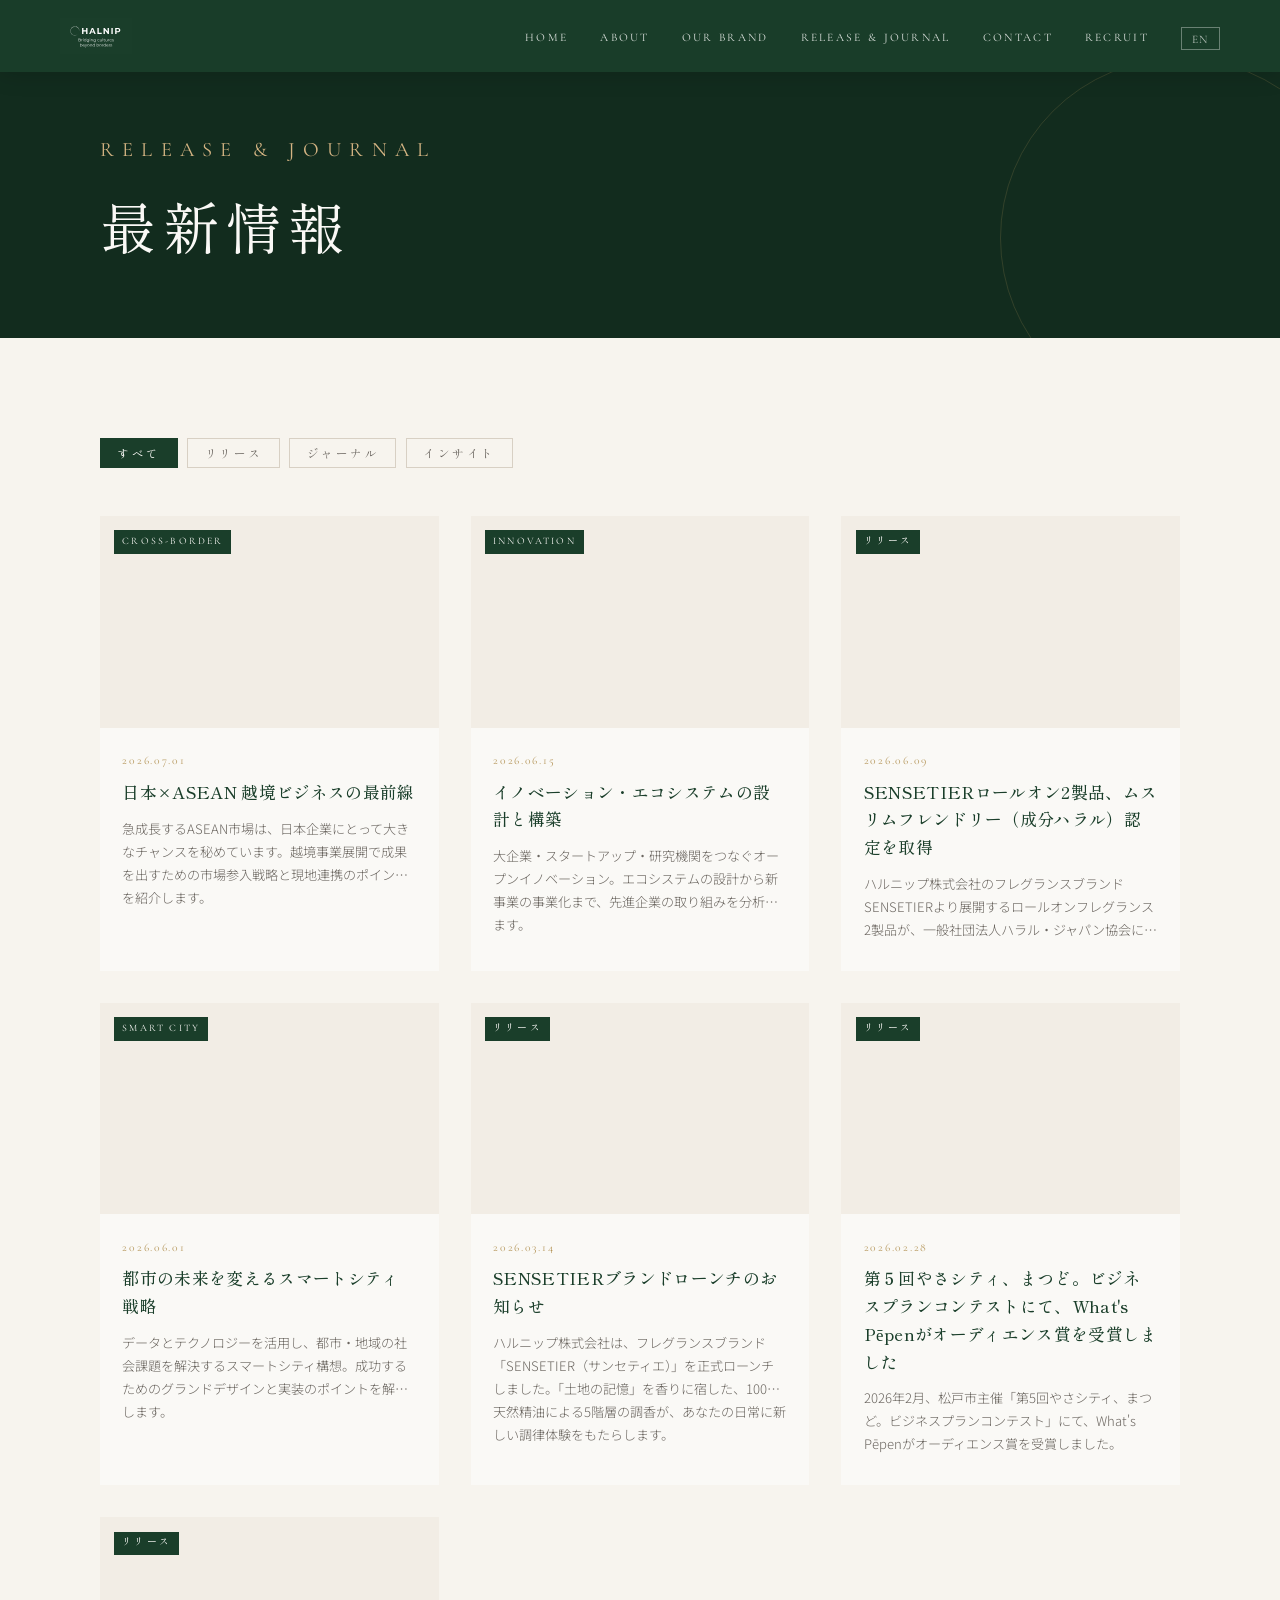
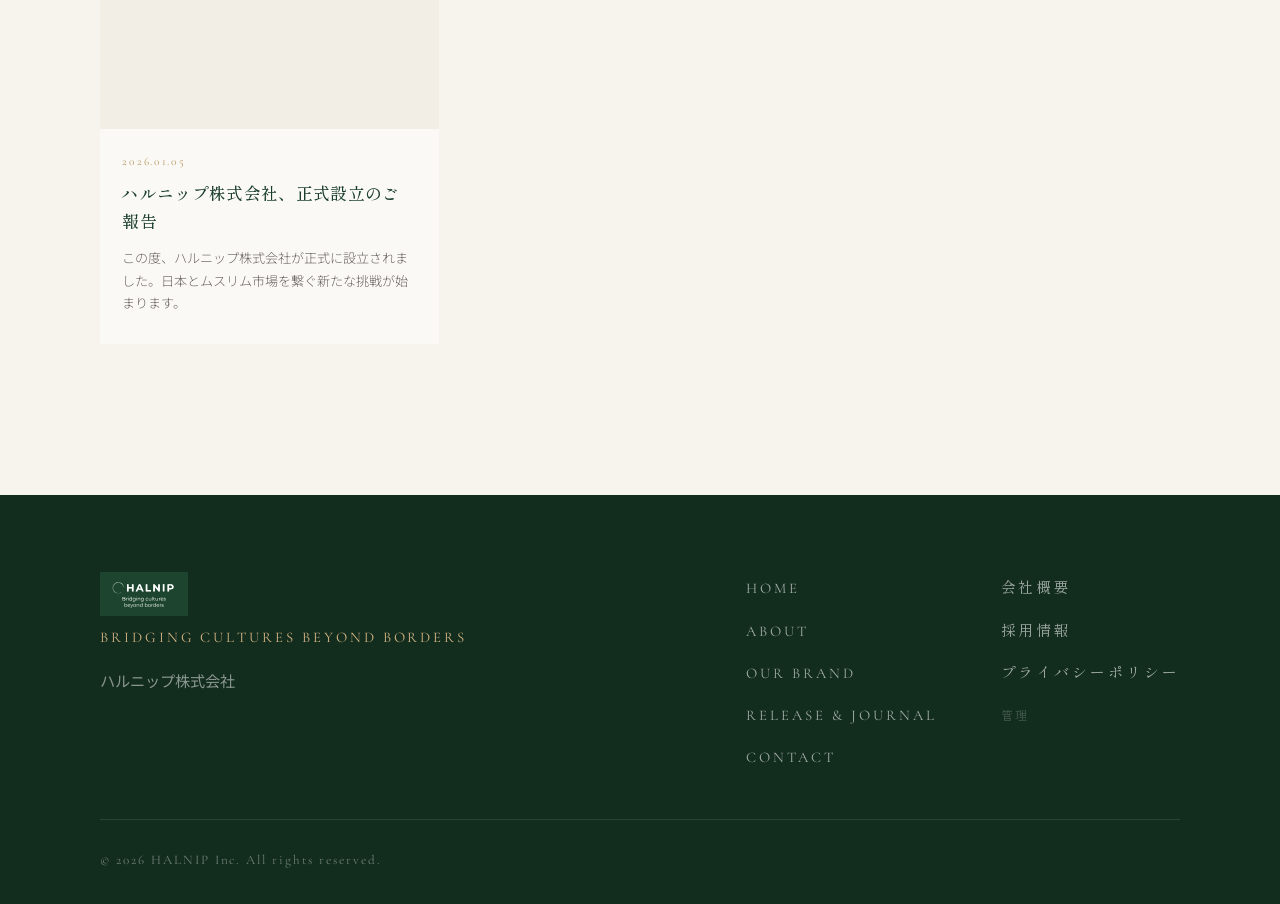
==== commit 17a06dab: "feat: add RECRUIT to main nav across all pages Co-Authored-By: Claude Sonnet 4.6 <noreply@anthropic." ====
--- a/journal/index.html
+++ b/journal/index.html
@@ -30,6 +30,7 @@
       <li><a href="../index.html#brand">OUR BRAND</a></li>
       <li><a href="index.html">RELEASE &amp; JOURNAL</a></li>
       <li><a href="../index.html#contact">CONTACT</a></li>
+      <li><a href="../recruit.html">RECRUIT</a></li>
       <li class="nav__lang"><button id="langToggle" class="lang-btn">EN</button></li>
     </ul>
   </nav>
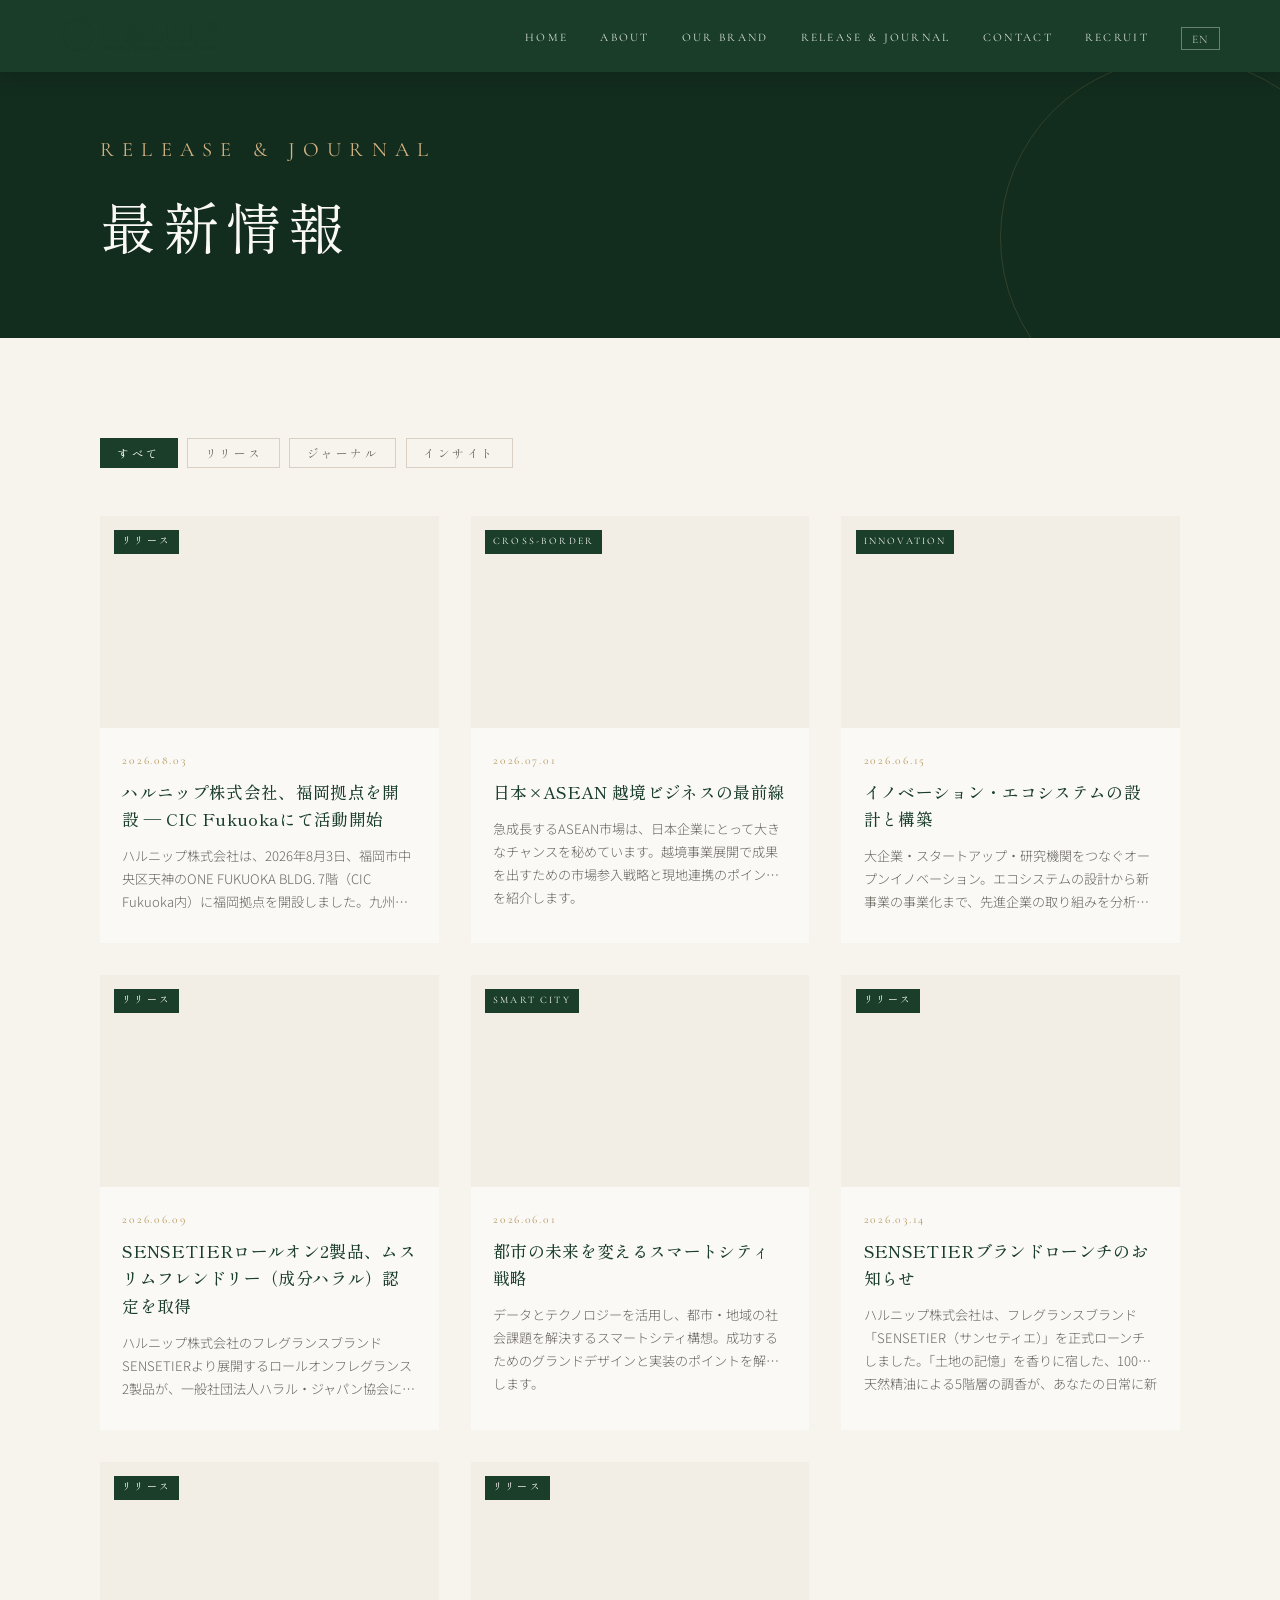
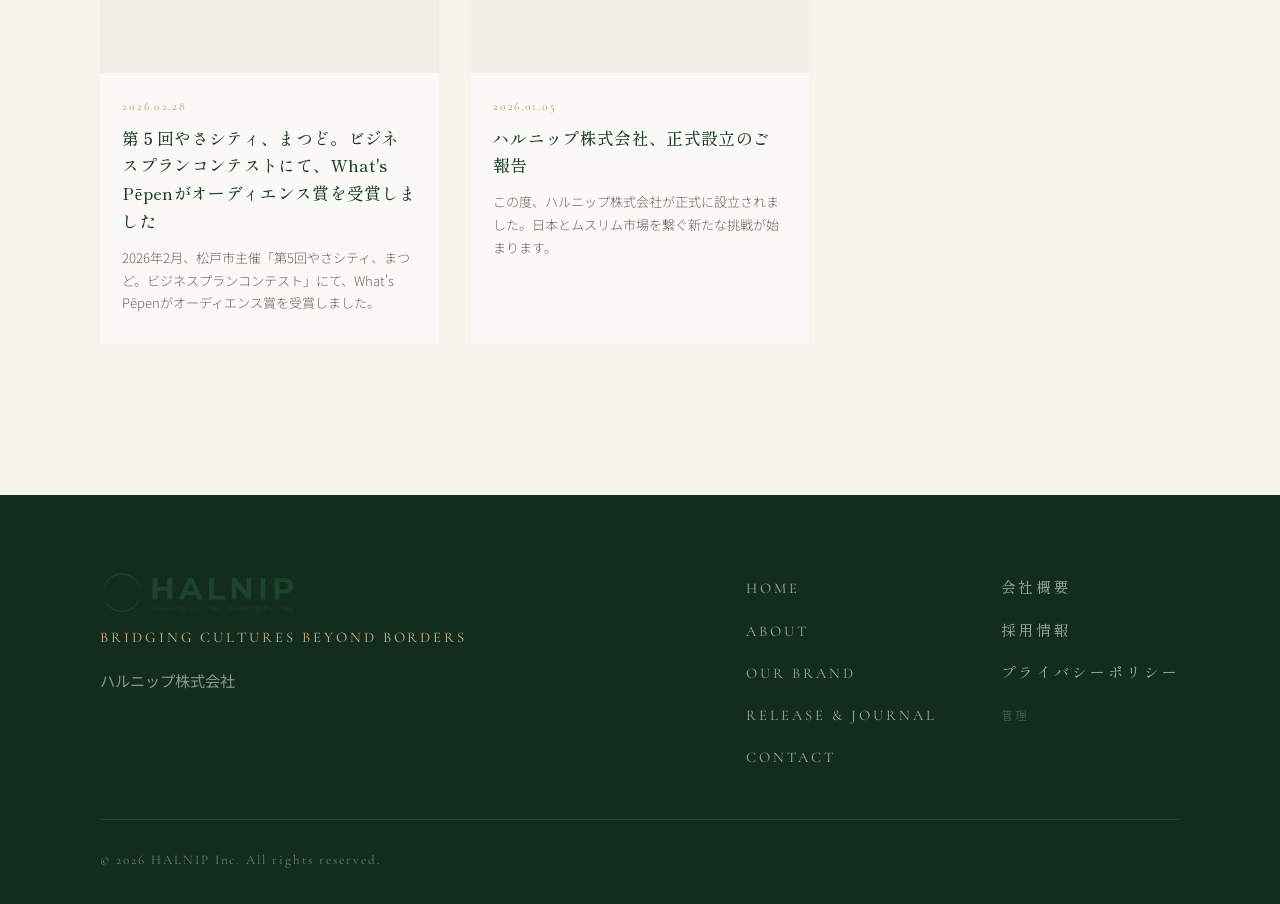
==== commit 27ca9552: "Switch to new HALNIP logos (Latest) - Header/footer logo: logo_green.svg → logo_latest_w.png (white " ====
--- a/journal/index.html
+++ b/journal/index.html
@@ -2,7 +2,7 @@
 <html lang="ja">
 <head>
   <meta charset="UTF-8" />
-  <link rel="icon" href="../Fabicon.png.png" type="image/png" />
+  <link rel="icon" href="../images/logo_latest_symbol_g.png" type="image/png" />
   <meta name="viewport" content="width=device-width, initial-scale=1.0" />
   <title>RELEASE &amp; JOURNAL | HALNIP株式会社</title>
   <meta name="description" content="HALNIPの最新情報・ジャーナル。" />
@@ -18,7 +18,7 @@
   <nav class="nav scrolled" id="nav">
     <div class="nav__logo">
       <a href="../index.html" class="nav__logo-link">
-        <img src="../images/logo_green.svg" alt="HALNIP" class="nav__logo-img"
+        <img src="../images/logo_latest_w.png" alt="HALNIP" class="nav__logo-img"
           onerror="this.style.display='none';this.nextElementSibling.style.display='inline';" />
         <span class="nav__logo-text-fallback" style="display:none;">HALNIP</span>
       </a>
@@ -80,7 +80,7 @@
       <div class="footer__top">
         <div class="footer__brand">
           <div class="footer__logo">
-            <img src="../images/logo_green.svg" alt="HALNIP" class="footer__logo-img"
+            <img src="../images/logo_latest_w.png" alt="HALNIP" class="footer__logo-img"
               onerror="this.style.display='none';this.nextElementSibling.style.display='block';" />
             <span class="footer__logo-text-fallback" style="display:none;">HALNIP</span>
           </div>
--- a/style.css
+++ b/style.css
@@ -401,6 +401,26 @@
   text-transform: uppercase;
 }
 
+/* HALNIP説明文（ヒーロー最終フェーズ） */
+.hero__description {
+  margin-top: clamp(1.6rem, 3vw, 2.4rem);
+  font-family: var(--font-serif);
+  font-size: clamp(0.88rem, 1.5vw, 1.08rem);
+  font-weight: 400;
+  line-height: 2.1;
+  letter-spacing: 0.12em;
+  color: rgba(255,255,255,0.9);
+  text-align: center;
+  max-width: 44em;
+  padding: 0 1rem;
+  opacity: 0;
+  animation: heroDescFadeIn 1.2s cubic-bezier(0.16,1,0.3,1) 0.6s forwards;
+}
+@keyframes heroDescFadeIn {
+  from { opacity: 0; transform: translateY(14px); }
+  to   { opacity: 1; transform: none; }
+}
+
 /* ── Scroll Hint ── */
 .hero__scroll-hint {
   position: absolute;
@@ -483,6 +503,190 @@
   border: 1px solid var(--color-border);
   opacity: 0.4;
   pointer-events: none;
+}
+
+/* ─── CEO ACCORDION ──────────────────────────── */
+.ceo-accordion {
+  margin-top: 0.5rem;
+}
+
+.ceo-accordion__toggle {
+  display: flex;
+  align-items: center;
+  justify-content: space-between;
+  width: 100%;
+  padding: 1rem 1.4rem;
+  background: transparent;
+  border: 1px solid var(--color-border);
+  cursor: pointer;
+  font-family: var(--font-sans);
+  color: var(--color-primary);
+  text-align: left;
+  transition: background 0.2s, border-color 0.2s;
+  gap: 1rem;
+}
+.ceo-accordion__toggle:hover {
+  background: var(--color-off-white);
+  border-color: var(--color-accent);
+}
+.ceo-accordion__toggle[aria-expanded="true"] {
+  background: var(--color-off-white);
+  border-bottom-color: transparent;
+}
+
+.ceo-accordion__toggle-label {
+  display: flex;
+  align-items: baseline;
+  gap: 0.8rem;
+}
+.ceo-accordion__toggle-en {
+  font-family: var(--font-hero);
+  font-size: 0.72rem;
+  font-weight: 400;
+  letter-spacing: 0.18em;
+  color: var(--color-accent);
+}
+.ceo-accordion__toggle-ja {
+  font-size: 0.85rem;
+  color: var(--color-text-muted);
+  letter-spacing: 0.06em;
+}
+
+.ceo-accordion__toggle-icon {
+  display: block;
+  width: 18px;
+  height: 18px;
+  flex-shrink: 0;
+  position: relative;
+}
+.ceo-accordion__toggle-icon::before,
+.ceo-accordion__toggle-icon::after {
+  content: '';
+  position: absolute;
+  background: var(--color-accent);
+  transition: transform 0.3s, opacity 0.3s;
+  border-radius: 1px;
+}
+.ceo-accordion__toggle-icon::before {
+  width: 18px; height: 1.5px;
+  top: 50%; left: 0;
+  transform: translateY(-50%);
+}
+.ceo-accordion__toggle-icon::after {
+  width: 1.5px; height: 18px;
+  left: 50%; top: 0;
+  transform: translateX(-50%);
+}
+.ceo-accordion__toggle[aria-expanded="true"] .ceo-accordion__toggle-icon::after {
+  transform: translateX(-50%) rotate(90deg);
+  opacity: 0;
+}
+
+.ceo-accordion__panel {
+  border: 1px solid var(--color-border);
+  border-top: none;
+  overflow: hidden;
+}
+.ceo-accordion__panel[hidden] { display: none; }
+
+/* CEO Profile */
+.ceo-profile { padding: 2rem 1.4rem 2.2rem; }
+
+.ceo-profile__head {
+  display: flex;
+  align-items: center;
+  gap: 1.8rem;
+  margin-bottom: 1.8rem;
+}
+
+.ceo-profile__photo {
+  width: 110px;
+  height: 140px;
+  object-fit: cover;
+  object-position: top;
+  flex-shrink: 0;
+}
+
+.ceo-profile__title-label {
+  font-size: 0.72rem;
+  letter-spacing: 0.14em;
+  color: var(--color-accent);
+  font-family: var(--font-hero);
+  margin-bottom: 0.4rem;
+}
+.ceo-profile__name {
+  font-family: var(--font-serif);
+  font-size: 1.5rem;
+  color: var(--color-primary);
+  font-weight: 600;
+  letter-spacing: 0.06em;
+  margin-bottom: 0.3rem;
+}
+.ceo-profile__name-en {
+  font-family: var(--font-hero);
+  font-size: 0.78rem;
+  letter-spacing: 0.18em;
+  color: var(--color-text-muted);
+  font-weight: 300;
+}
+
+.ceo-profile__body { display: flex; flex-direction: column; gap: 1rem; }
+
+.ceo-profile__bio {
+  font-family: var(--font-sans);
+  font-size: 0.88rem;
+  line-height: 2;
+  color: var(--color-text);
+}
+
+.ceo-profile__tags {
+  display: flex;
+  flex-direction: column;
+  gap: 1rem;
+  margin-top: 0.5rem;
+}
+.ceo-profile__tag-group {
+  display: flex;
+  gap: 1.2rem;
+  align-items: flex-start;
+}
+.ceo-profile__tag-label {
+  display: block;
+  flex-shrink: 0;
+  writing-mode: vertical-rl;
+  font-size: 0.7rem;
+  letter-spacing: 0.12em;
+  color: var(--color-white);
+  background: var(--color-primary);
+  padding: 0.5em 0.4em;
+  font-family: var(--font-sans);
+}
+.ceo-profile__tag-list {
+  list-style: none;
+  padding: 0;
+  margin: 0;
+  display: flex;
+  flex-direction: column;
+  gap: 0.4rem;
+}
+.ceo-profile__tag-list li {
+  font-size: 0.85rem;
+  line-height: 1.7;
+  color: var(--color-text);
+  font-family: var(--font-sans);
+  padding-left: 1em;
+  position: relative;
+}
+.ceo-profile__tag-list li::before {
+  content: '·';
+  position: absolute;
+  left: 0;
+  color: var(--color-accent);
+}
+
+@media (max-width: 480px) {
+  .ceo-profile__head { flex-direction: column; align-items: flex-start; gap: 1rem; }
+  .ceo-profile__photo { width: 90px; height: 114px; }
 }
 
 /* ─── CONSULTING ─────────────────────────────── */
@@ -776,6 +980,245 @@
 
 .consulting__pdf-link a:hover { text-decoration: underline; }
 
+/* ─── SERVICES — 3 ストライプ ──────────────── */
+.services {
+  padding: var(--section-pad) 0 0;
+  background: var(--color-white);
+  position: relative;
+}
+.services__label-wrap {
+  text-align: center;
+  margin-bottom: clamp(2.5rem, 5vw, 4rem);
+}
+.services__label {
+  display: inline-block;
+}
+.services__heading {
+  font-family: var(--font-serif);
+  font-size: clamp(1.5rem, 3.2vw, 2.4rem);
+  font-weight: 500;
+  letter-spacing: 0.08em;
+  color: var(--color-primary);
+  line-height: 1.55;
+}
+/* 「業」の横に小さく「なりわい」 */
+.services__heading small {
+  font-family: var(--font-sans);
+  font-size: 0.42em;
+  font-weight: 400;
+  letter-spacing: 0.2em;
+  color: var(--color-accent);
+  vertical-align: top;
+  margin-left: 0.25em;
+  position: relative;
+  top: 0.15em;
+}
+
+.services__sub {
+  font-family: var(--font-sans);
+  font-size: clamp(0.86rem, 1.3vw, 1rem);
+  font-weight: 300;
+  line-height: 2;
+  letter-spacing: 0.08em;
+  color: var(--color-text-muted);
+  margin-top: clamp(1.2rem, 2vw, 1.6rem);
+  max-width: 42em;
+  margin-left: auto;
+  margin-right: auto;
+}
+
+.services__grid {
+  display: grid;
+  grid-template-columns: repeat(3, 1fr);
+  min-height: clamp(380px, 60vh, 520px);
+}
+
+.services__item {
+  position: relative;
+  display: block;
+  overflow: hidden;
+  color: var(--color-white);
+  transition: transform 0.5s var(--transition-slow);
+}
+.services__item--01 .services__item-bg { background: var(--color-primary); }
+.services__item--02 .services__item-bg { background: #3a5e46; }
+.services__item--03 .services__item-bg { background: var(--color-primary-dark); }
+
+.services__item-bg {
+  position: absolute;
+  inset: 0;
+  transition: background 0.5s var(--transition-mid);
+}
+.services__item-bg::after {
+  content: '';
+  position: absolute;
+  inset: 0;
+  background: radial-gradient(circle at 85% 15%, rgba(181,150,90,0.18) 0%, transparent 55%);
+  opacity: 0.7;
+  transition: opacity 0.5s;
+}
+.services__item:hover .services__item-bg {
+  background: var(--color-primary-light);
+}
+.services__item:hover .services__item-bg::after {
+  opacity: 1;
+}
+
+.services__item-inner {
+  position: relative;
+  z-index: 2;
+  height: 100%;
+  padding: clamp(2.5rem, 5vw, 3.8rem) clamp(1.8rem, 3.5vw, 2.8rem);
+  display: flex;
+  flex-direction: column;
+  justify-content: space-between;
+  gap: 1.2rem;
+}
+
+.services__num {
+  font-family: var(--font-display);
+  font-size: clamp(1.2rem, 2vw, 1.5rem);
+  font-weight: 300;
+  letter-spacing: 0.2em;
+  color: var(--color-accent);
+}
+
+.services__en {
+  font-family: var(--font-display);
+  font-size: clamp(0.72rem, 1.1vw, 0.88rem);
+  font-weight: 400;
+  letter-spacing: 0.26em;
+  text-transform: uppercase;
+  color: var(--color-accent-light);
+  margin-top: -1rem;
+}
+
+.services__title {
+  font-family: var(--font-serif);
+  font-size: clamp(1.3rem, 2.3vw, 1.75rem);
+  font-weight: 500;
+  letter-spacing: 0.06em;
+  line-height: 1.5;
+  color: var(--color-white);
+  margin-top: 0.8rem;
+}
+
+.services__divider {
+  width: 36px;
+  height: 1px;
+  background: var(--color-accent);
+  margin: 0.4rem 0;
+  transition: width 0.5s var(--transition-mid);
+}
+.services__item:hover .services__divider { width: 80px; }
+
+.services__desc {
+  font-family: var(--font-sans);
+  font-size: clamp(0.82rem, 1.2vw, 0.92rem);
+  font-weight: 300;
+  line-height: 1.9;
+  color: rgba(255,255,255,0.78);
+  flex: 1;
+}
+
+.services__arrow {
+  display: inline-flex;
+  align-items: center;
+  gap: 0.6rem;
+  font-family: var(--font-display);
+  font-size: clamp(0.74rem, 1.1vw, 0.85rem);
+  font-weight: 400;
+  letter-spacing: 0.2em;
+  text-transform: uppercase;
+  color: var(--color-accent-light);
+  margin-top: 1rem;
+}
+.services__arrow em {
+  font-style: normal;
+  display: inline-block;
+  transition: transform 0.35s var(--transition-mid);
+}
+.services__item:hover .services__arrow em {
+  transform: translateX(6px);
+}
+
+/* ─── B2B RAW MATERIAL SUPPLY ───────────────── */
+.b2b-raw {
+  padding: var(--section-pad) 0;
+  background: var(--color-bg-section);
+  position: relative;
+  overflow: hidden;
+}
+.b2b-raw::before {
+  content: '';
+  position: absolute;
+  top: -140px; right: -140px;
+  width: 480px; height: 480px;
+  border-radius: 50%;
+  background: radial-gradient(circle, rgba(181,150,90,0.08) 0%, transparent 70%);
+  pointer-events: none;
+}
+.b2b-raw__inner {
+  position: relative;
+  z-index: 1;
+}
+.b2b-raw__title {
+  font-family: var(--font-serif);
+  font-size: clamp(1.6rem, 3.5vw, 2.6rem);
+  font-weight: 500;
+  line-height: 1.6;
+  letter-spacing: 0.05em;
+  color: var(--color-primary);
+  margin-bottom: clamp(1.2rem, 2vw, 1.8rem);
+}
+.b2b-raw__desc {
+  font-family: var(--font-sans);
+  font-size: clamp(0.95rem, 1.4vw, 1.08rem);
+  font-weight: 300;
+  line-height: 2.1;
+  color: var(--color-text-muted);
+  max-width: 50em;
+  margin-bottom: clamp(3rem, 6vw, 4.5rem);
+}
+.b2b-raw__features {
+  display: grid;
+  grid-template-columns: repeat(3, 1fr);
+  gap: clamp(1.5rem, 3vw, 2.5rem);
+  margin-bottom: clamp(2.5rem, 5vw, 4rem);
+}
+.b2b-raw__feature {
+  background: var(--color-white);
+  padding: clamp(1.8rem, 3vw, 2.4rem);
+  border-left: 2px solid var(--color-accent);
+}
+.b2b-raw__feature-num {
+  font-family: var(--font-display);
+  font-size: 1.1rem;
+  letter-spacing: 0.2em;
+  color: var(--color-accent);
+  display: block;
+  margin-bottom: 0.8rem;
+}
+.b2b-raw__feature-title {
+  font-family: var(--font-serif);
+  font-size: clamp(1.1rem, 1.6vw, 1.3rem);
+  font-weight: 500;
+  color: var(--color-primary);
+  margin-bottom: 0.8rem;
+  letter-spacing: 0.04em;
+}
+.b2b-raw__feature-text {
+  font-family: var(--font-sans);
+  font-size: clamp(0.85rem, 1.2vw, 0.94rem);
+  font-weight: 300;
+  line-height: 1.95;
+  color: var(--color-text-muted);
+}
+.b2b-raw__cta {
+  display: flex;
+  justify-content: center;
+}
+
 /* ─── OUR BRAND ──────────────────────────────── */
 .brand {
   padding: var(--section-pad) 0;
@@ -1216,6 +1659,11 @@
 
 /* ─── RESPONSIVE — TABLET ────────────────────── */
 @media (max-width: 900px) {
+  .services__grid { grid-template-columns: 1fr; min-height: auto; }
+  .services__item-inner { padding: 2.2rem 1.6rem; min-height: 280px; }
+  .services__sub br { display: none; }
+  .b2b-raw__features { grid-template-columns: 1fr; }
+
   .about__inner {
     grid-template-columns: 1fr;
     gap: 2rem;
@@ -1256,6 +1704,14 @@
   .hero__title-wrap { font-size: clamp(2.2rem, 14vw, 4rem); gap: 0.05em; font-weight: 200; }
   .hero__logo-text  { font-size: clamp(3rem, 18vw, 6rem); letter-spacing: 0.14em; }
   .hero__tagline    { font-size: clamp(0.5rem, 2.8vw, 0.75rem); letter-spacing: 0.25em; }
+  .hero__description {
+    font-size: clamp(0.78rem, 3.2vw, 0.92rem);
+    line-height: 1.95;
+    letter-spacing: 0.08em;
+    margin-top: 1.2rem;
+    padding: 0 0.5rem;
+  }
+  .hero__description br { display: none; }
 
   /* Brand gallery — carousel mode */
   .brand__gallery { overflow: hidden; }
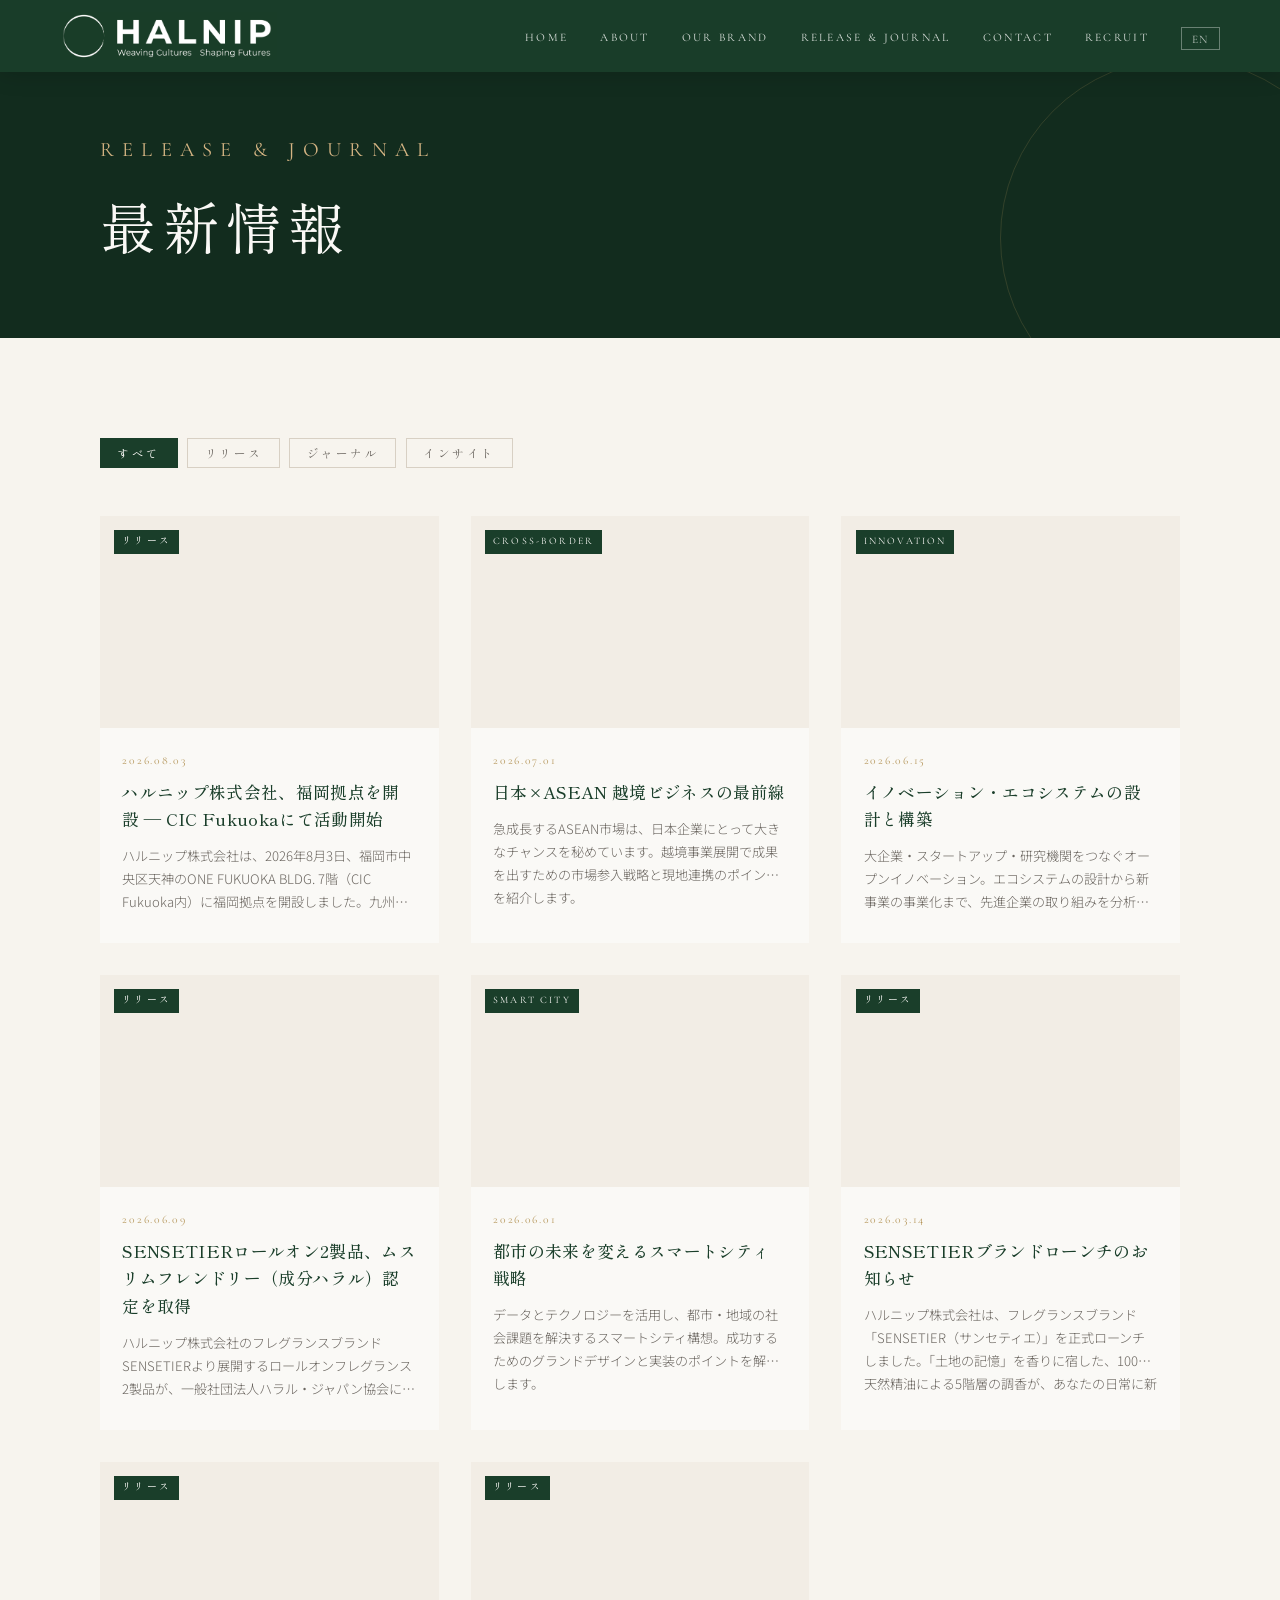
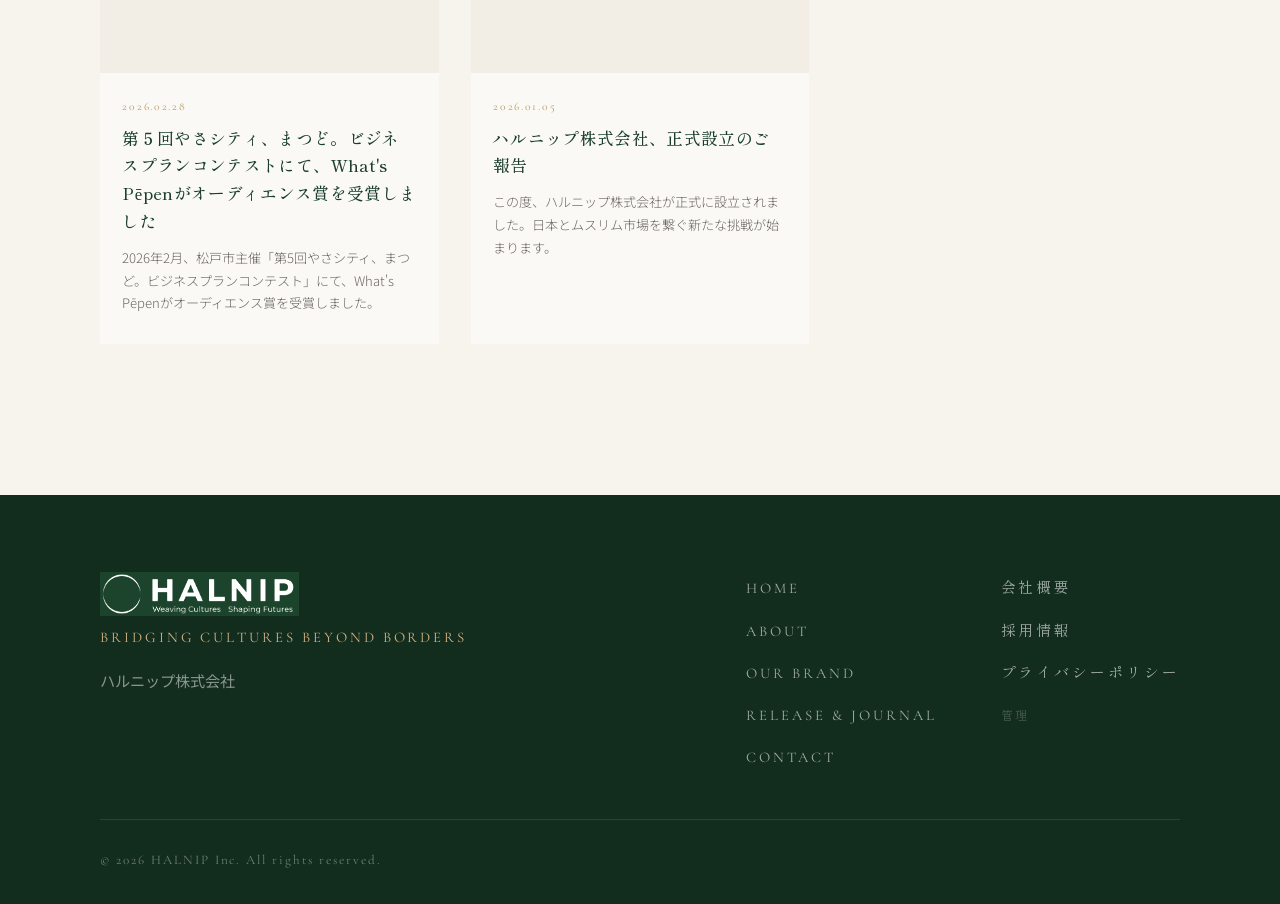
==== commit ad90b061: "Swap logo to white version (_g) for dark header/footer + add spacing from menu Co-Authored-By: Claud" ====
--- a/journal/index.html
+++ b/journal/index.html
@@ -18,7 +18,7 @@
   <nav class="nav scrolled" id="nav">
     <div class="nav__logo">
       <a href="../index.html" class="nav__logo-link">
-        <img src="../images/logo_latest_w.png" alt="HALNIP" class="nav__logo-img"
+        <img src="../images/logo_latest_g.png" alt="HALNIP" class="nav__logo-img"
           onerror="this.style.display='none';this.nextElementSibling.style.display='inline';" />
         <span class="nav__logo-text-fallback" style="display:none;">HALNIP</span>
       </a>
@@ -80,7 +80,7 @@
       <div class="footer__top">
         <div class="footer__brand">
           <div class="footer__logo">
-            <img src="../images/logo_latest_w.png" alt="HALNIP" class="footer__logo-img"
+            <img src="../images/logo_latest_g.png" alt="HALNIP" class="footer__logo-img"
               onerror="this.style.display='none';this.nextElementSibling.style.display='block';" />
             <span class="footer__logo-text-fallback" style="display:none;">HALNIP</span>
           </div>
--- a/style.css
+++ b/style.css
@@ -194,9 +194,10 @@
 
 /* Logo image — height fixed, width auto */
 .nav__logo-img {
-  height: 36px;
+  height: 48px;
   width: auto;
   display: block;
+  margin-right: clamp(2rem, 5vw, 4.5rem);
 }
 
 /* Text fallback (if image fails to load) */
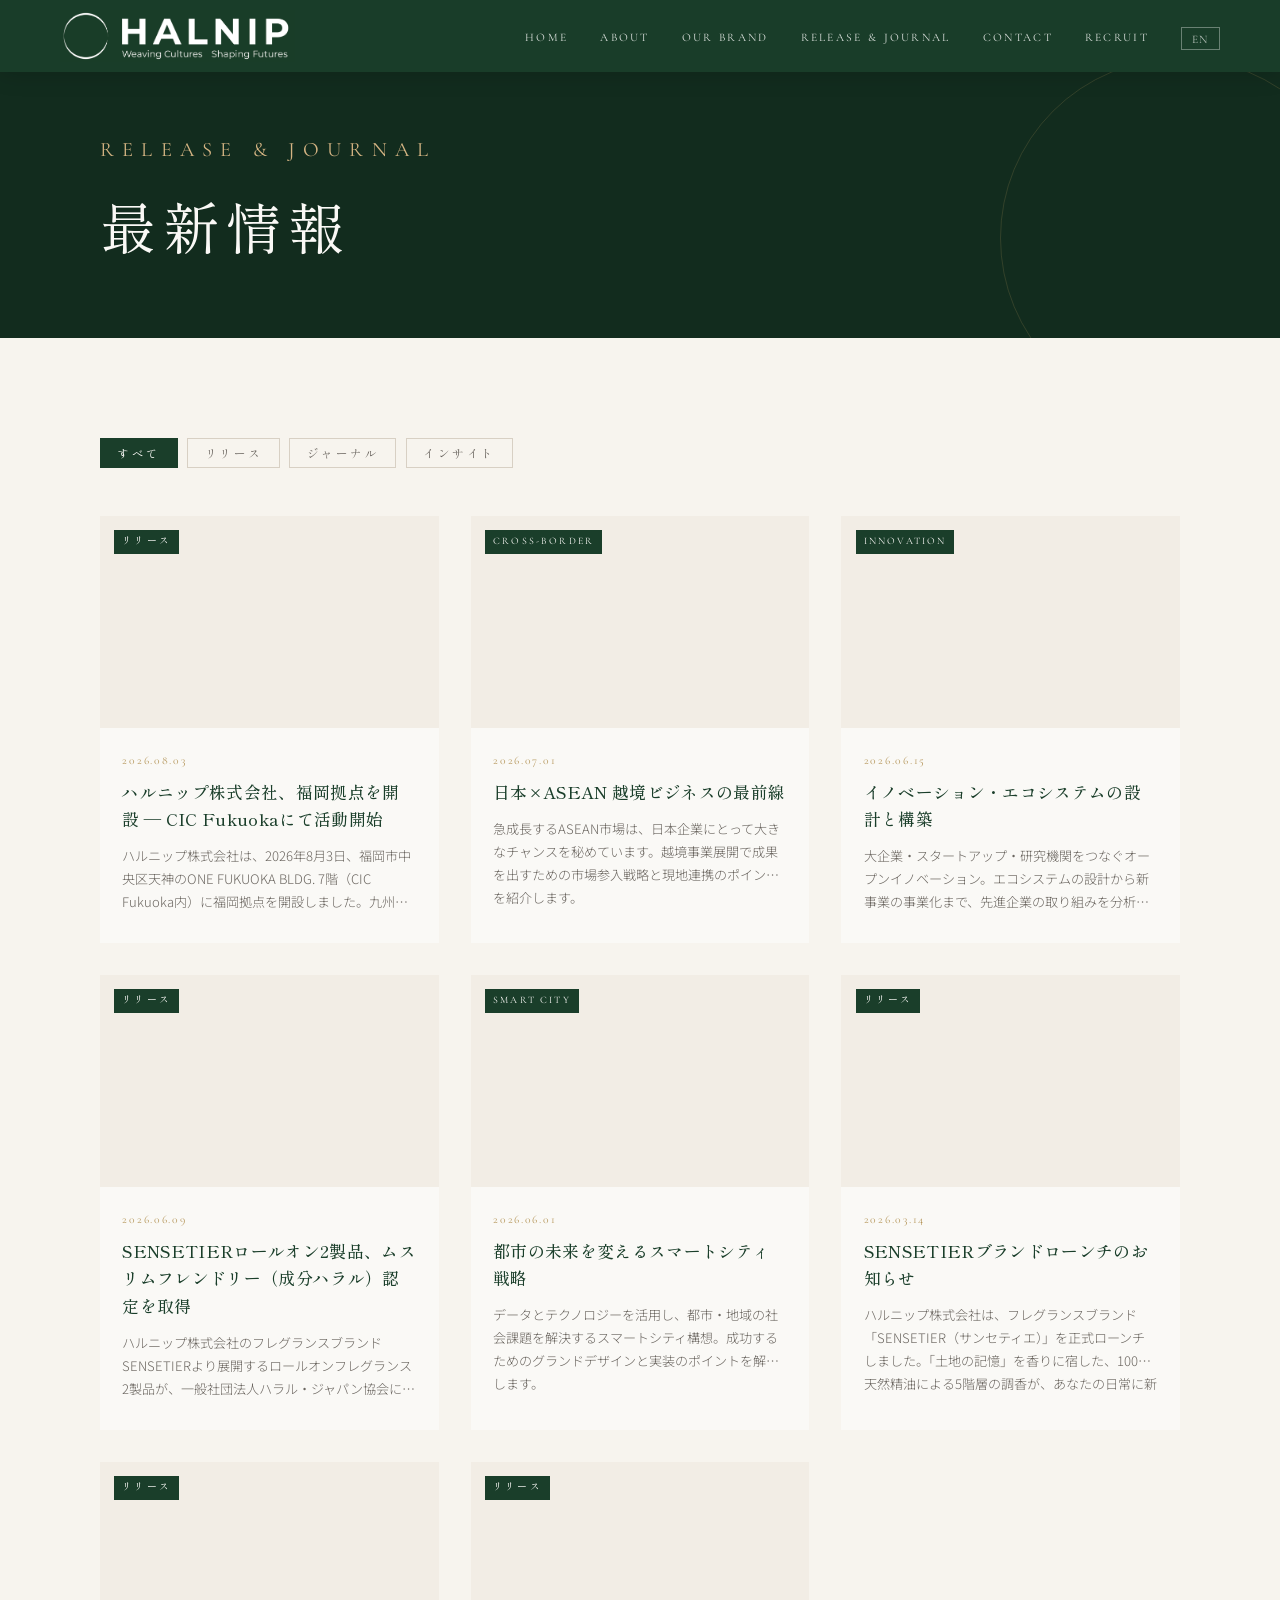
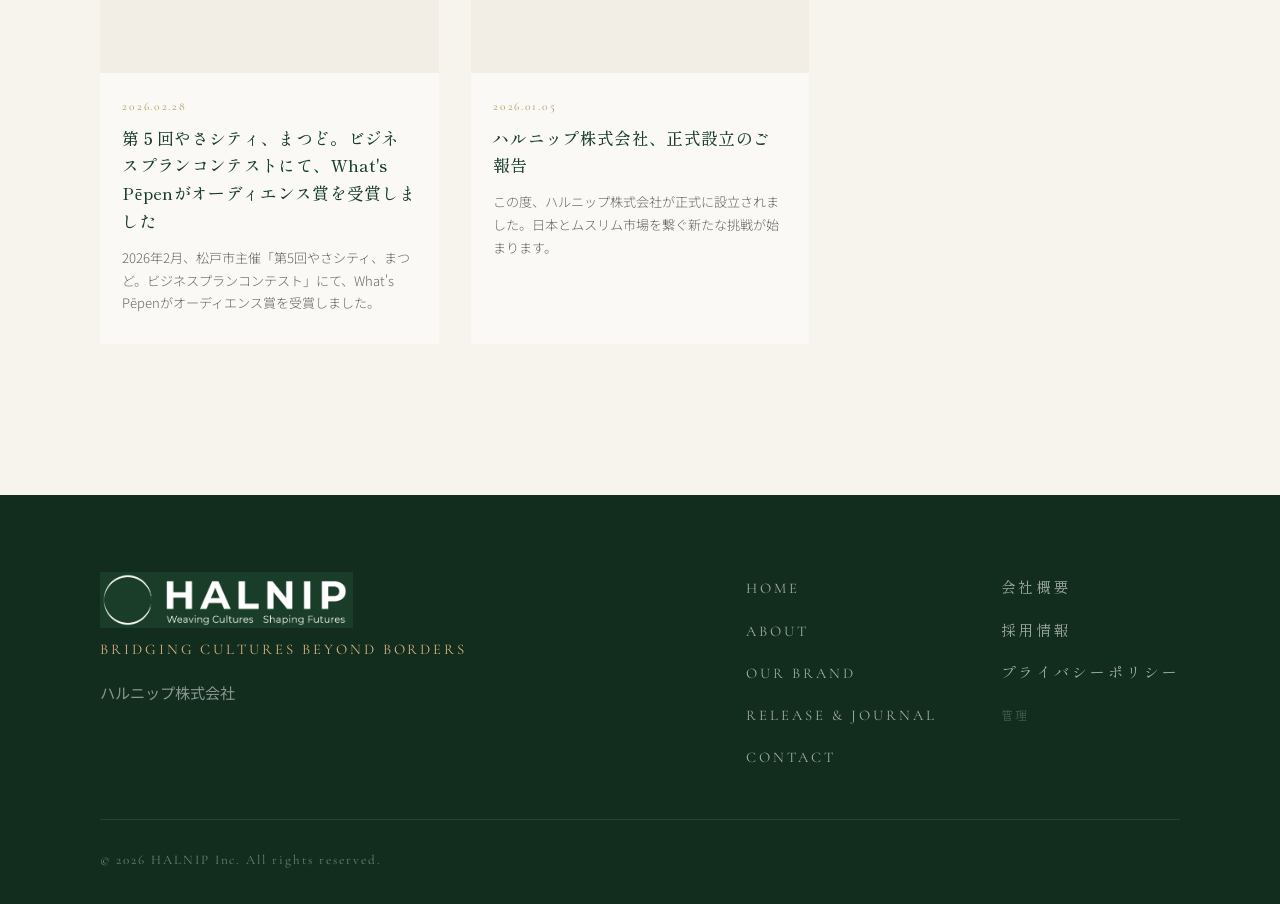
==== commit 57dbe286: "Unify tab titles: HALNIP株式会社 → HALNIP Inc. across all pages" ====
--- a/journal/index.html
+++ b/journal/index.html
@@ -4,7 +4,7 @@
   <meta charset="UTF-8" />
   <link rel="icon" href="../images/logo_latest_symbol_g.png" type="image/png" />
   <meta name="viewport" content="width=device-width, initial-scale=1.0" />
-  <title>RELEASE &amp; JOURNAL | HALNIP株式会社</title>
+  <title>RELEASE &amp; JOURNAL | HALNIP Inc.</title>
   <meta name="description" content="HALNIPの最新情報・ジャーナル。" />
   <link rel="stylesheet" href="../style.css" />
   <link rel="stylesheet" href="journal.css" />
--- a/style.css
+++ b/style.css
@@ -185,18 +185,25 @@
   box-shadow: 0 1px 24px rgba(0,0,0,0.18);
 }
 
+.nav__logo {
+  flex-shrink: 0;
+}
 .nav__logo-link {
   display: flex;
   align-items: center;
+  flex-shrink: 0;
   transition: opacity var(--transition-fast);
 }
 .nav__logo-link:hover { opacity: 0.8; }
 
-/* Logo image — height fixed, width auto */
+/* Logo image — 縦横比を厳密に保持 */
 .nav__logo-img {
-  height: 48px;
+  height: 52px;
   width: auto;
+  max-width: none;
   display: block;
+  flex-shrink: 0;
+  object-fit: contain;
   margin-right: clamp(2rem, 5vw, 4.5rem);
 }
 
@@ -1606,11 +1613,12 @@
 }
 
 .footer__logo-img {
-  height: 44px;
+  height: 56px;
   width: auto;
+  max-width: none;
   display: block;
-  /* Green logo on dark bg — brighten slightly if needed */
-  filter: brightness(1.1);
+  object-fit: contain;
+  flex-shrink: 0;
 }
 
 .footer__logo-text-fallback {
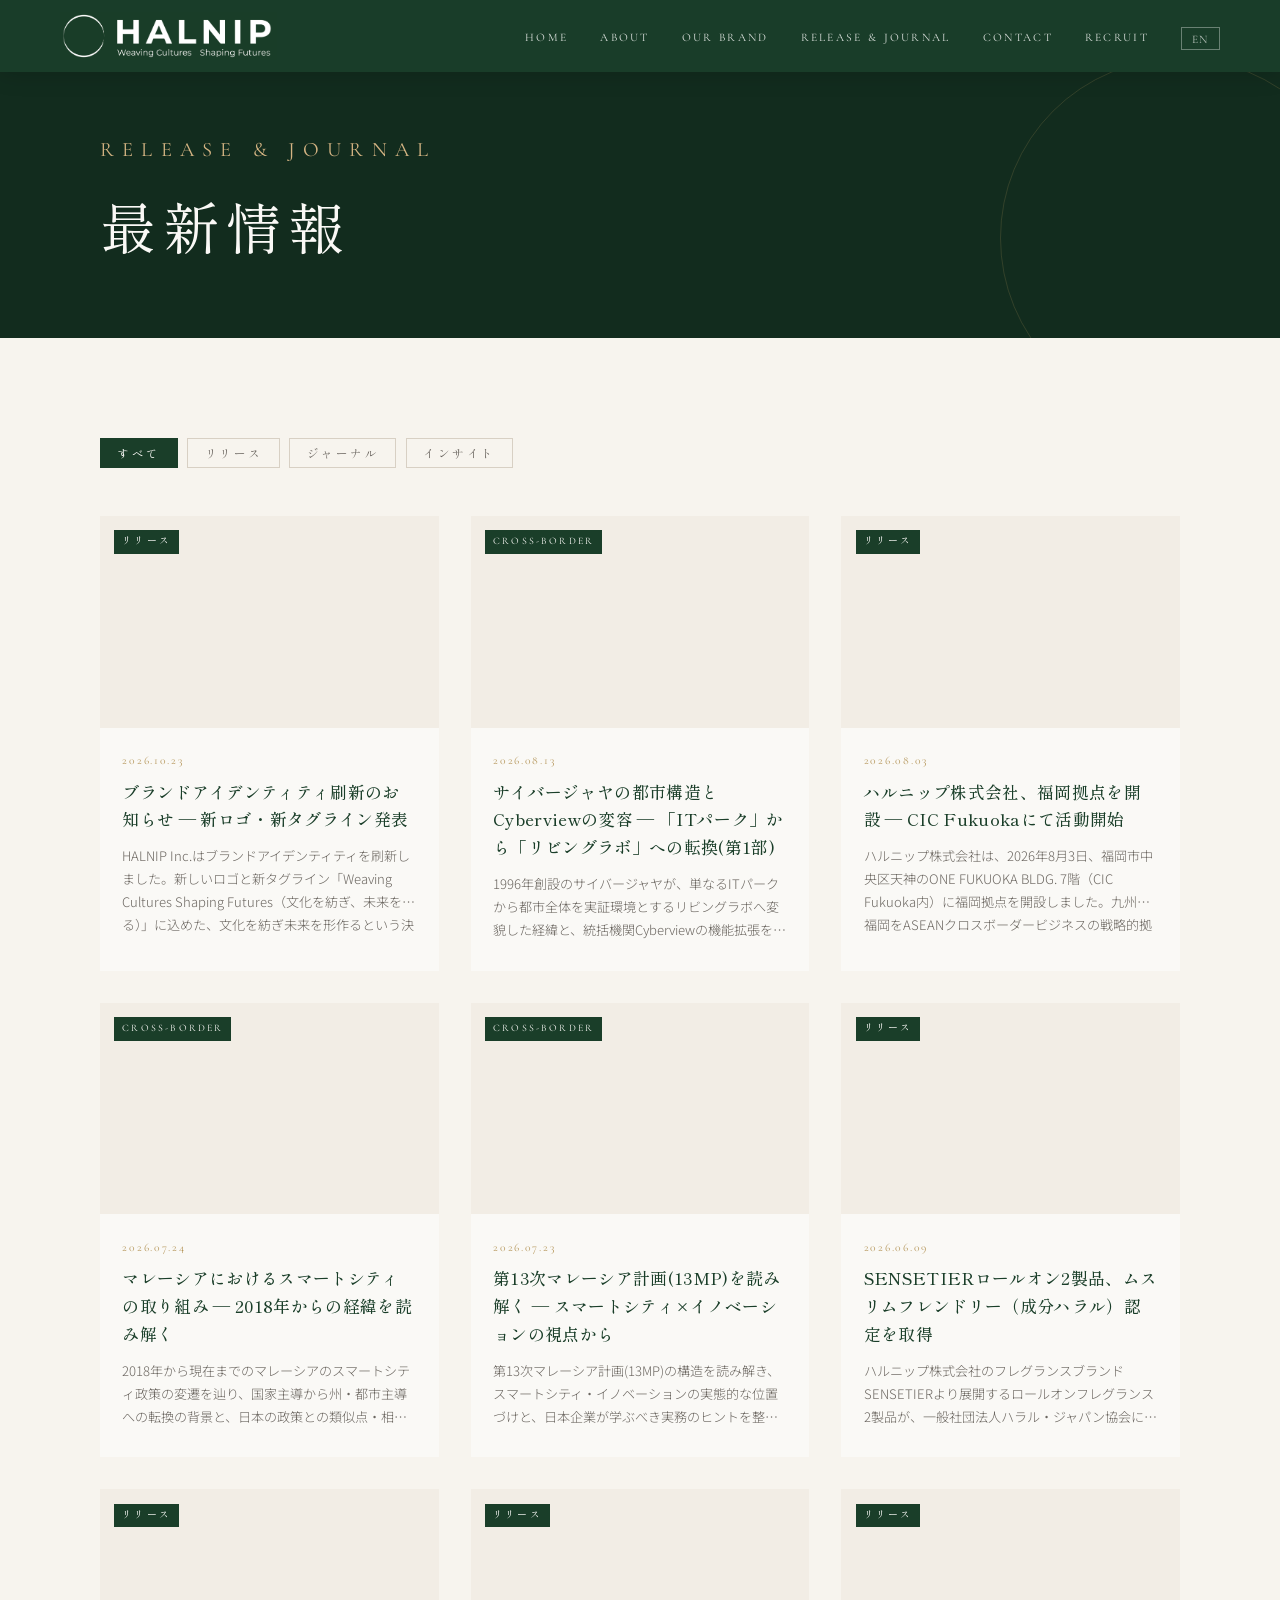
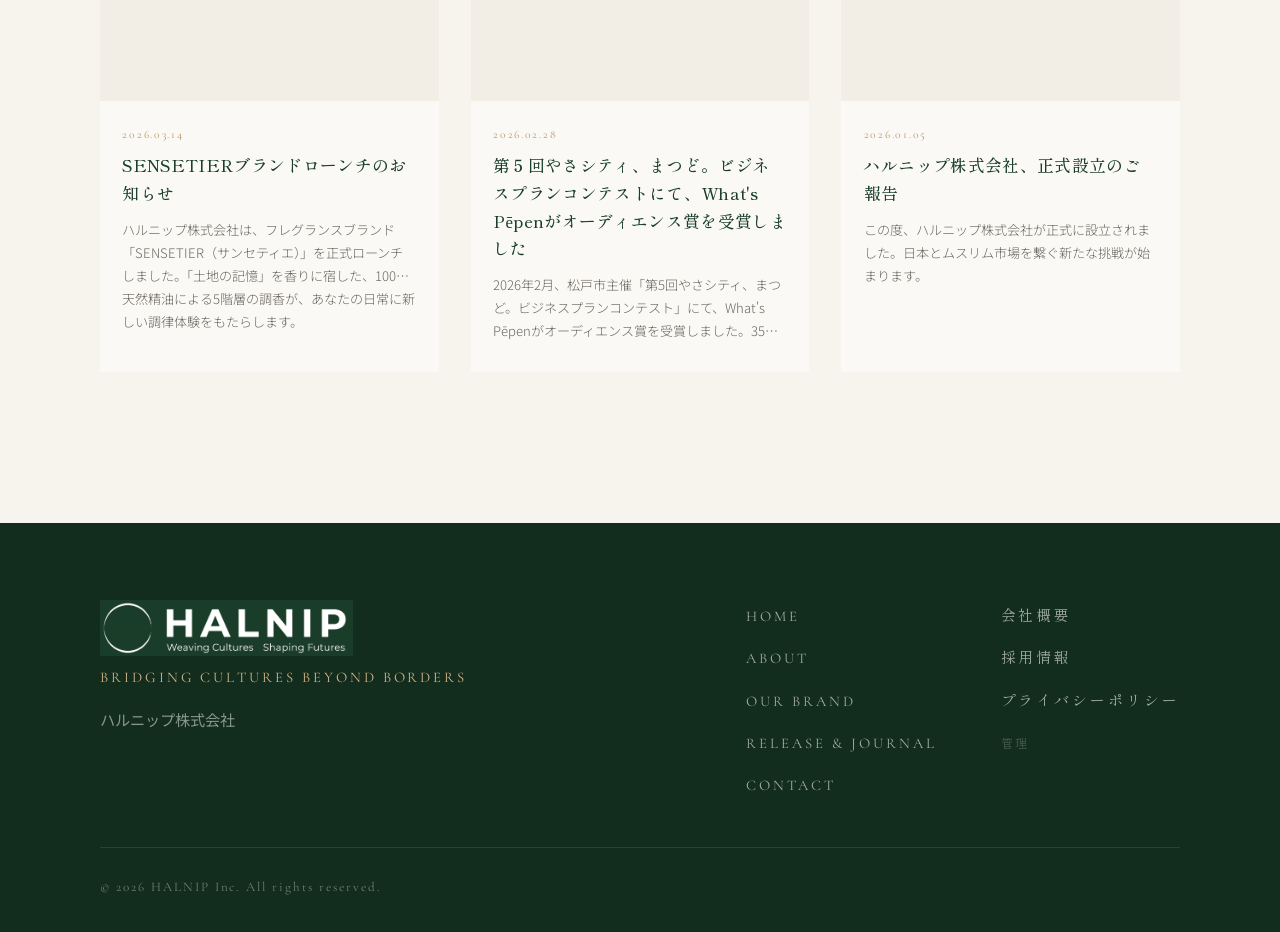
==== commit 6cec1681: "BA cards to white bg + top-row aligned labels + auto-refresh on posts.json update - Article: Before/" ====
--- a/journal/index.html
+++ b/journal/index.html
@@ -234,6 +234,9 @@
 
     // ── Init ──
     render();
+
+    // posts.json から新しいデータが届いたら自動で再描画
+    window.addEventListener('halnip:posts-updated', () => render());
   })();
   </script>
 
--- a/style.css
+++ b/style.css
@@ -7,7 +7,7 @@
 /* ─── CSS VARIABLES ─────────────────────────── */
 :root {
   /* Brand Colors */
-  --color-primary:       #1a3e2a;   /* Deep forest green */
+  --color-primary:       #1a3e29;   /* Deep forest green */
   --color-primary-dark:  #122c1e;
   --color-primary-light: #2a5c3f;
   --color-accent:        #b5965a;   /* Warm gold */
@@ -198,13 +198,14 @@
 
 /* Logo image — 縦横比を厳密に保持 */
 .nav__logo-img {
-  height: 52px;
+  height: clamp(36px, 5.5vh, 48px);
+  max-height: calc(var(--nav-height) - 20px);
   width: auto;
-  max-width: none;
+  max-width: 42vw;
   display: block;
   flex-shrink: 0;
   object-fit: contain;
-  margin-right: clamp(2rem, 5vw, 4.5rem);
+  margin-right: clamp(1.2rem, 3vw, 2.4rem);
 }
 
 /* Text fallback (if image fails to load) */
@@ -394,11 +395,15 @@
 }
 .hero__logo-text {
   font-family: var(--font-hero);
-  font-size: clamp(4rem, 12vw, 9.5rem);
+  font-size: clamp(3rem, 10vw, 8rem);
   font-weight: 400;
-  letter-spacing: 0.22em;
+  letter-spacing: 0.18em;
   color: var(--color-white);
   line-height: 1;
+  white-space: nowrap;
+  max-width: 92vw;
+  padding: 0 0.3em;
+  overflow-wrap: normal;
 }
 .hero__tagline {
   font-family: var(--font-hero);
@@ -1544,7 +1549,7 @@
 }
 .form__input.error { border-color: #c0392b; }
 
-.form__select { background-image: url("data:image/svg+xml,%3Csvg xmlns='http://www.w3.org/2000/svg' width='12' height='8' viewBox='0 0 12 8'%3E%3Cpath d='M1 1l5 5 5-5' stroke='%231a3e2a' stroke-width='1.5' fill='none'/%3E%3C/svg%3E"); background-repeat: no-repeat; background-position: right 1.1em center; padding-right: 2.5em; cursor: pointer; }
+.form__select { background-image: url("data:image/svg+xml,%3Csvg xmlns='http://www.w3.org/2000/svg' width='12' height='8' viewBox='0 0 12 8'%3E%3Cpath d='M1 1l5 5 5-5' stroke='%231a3e29' stroke-width='1.5' fill='none'/%3E%3C/svg%3E"); background-repeat: no-repeat; background-position: right 1.1em center; padding-right: 2.5em; cursor: pointer; }
 
 .form__textarea { resize: vertical; min-height: 140px; }
 
--- a/journal/journal.css
+++ b/journal/journal.css
@@ -70,7 +70,7 @@
   cursor: pointer;
   appearance: none;
   -webkit-appearance: none;
-  background-image: url("data:image/svg+xml,%3Csvg xmlns='http://www.w3.org/2000/svg' width='10' height='6'%3E%3Cpath d='M0 0l5 6 5-6z' fill='%231a3e2a'/%3E%3C/svg%3E");
+  background-image: url("data:image/svg+xml,%3Csvg xmlns='http://www.w3.org/2000/svg' width='10' height='6'%3E%3Cpath d='M0 0l5 6 5-6z' fill='%231a3e29'/%3E%3C/svg%3E");
   background-repeat: no-repeat;
   background-position: right 0.7em center;
   background-size: 8px;
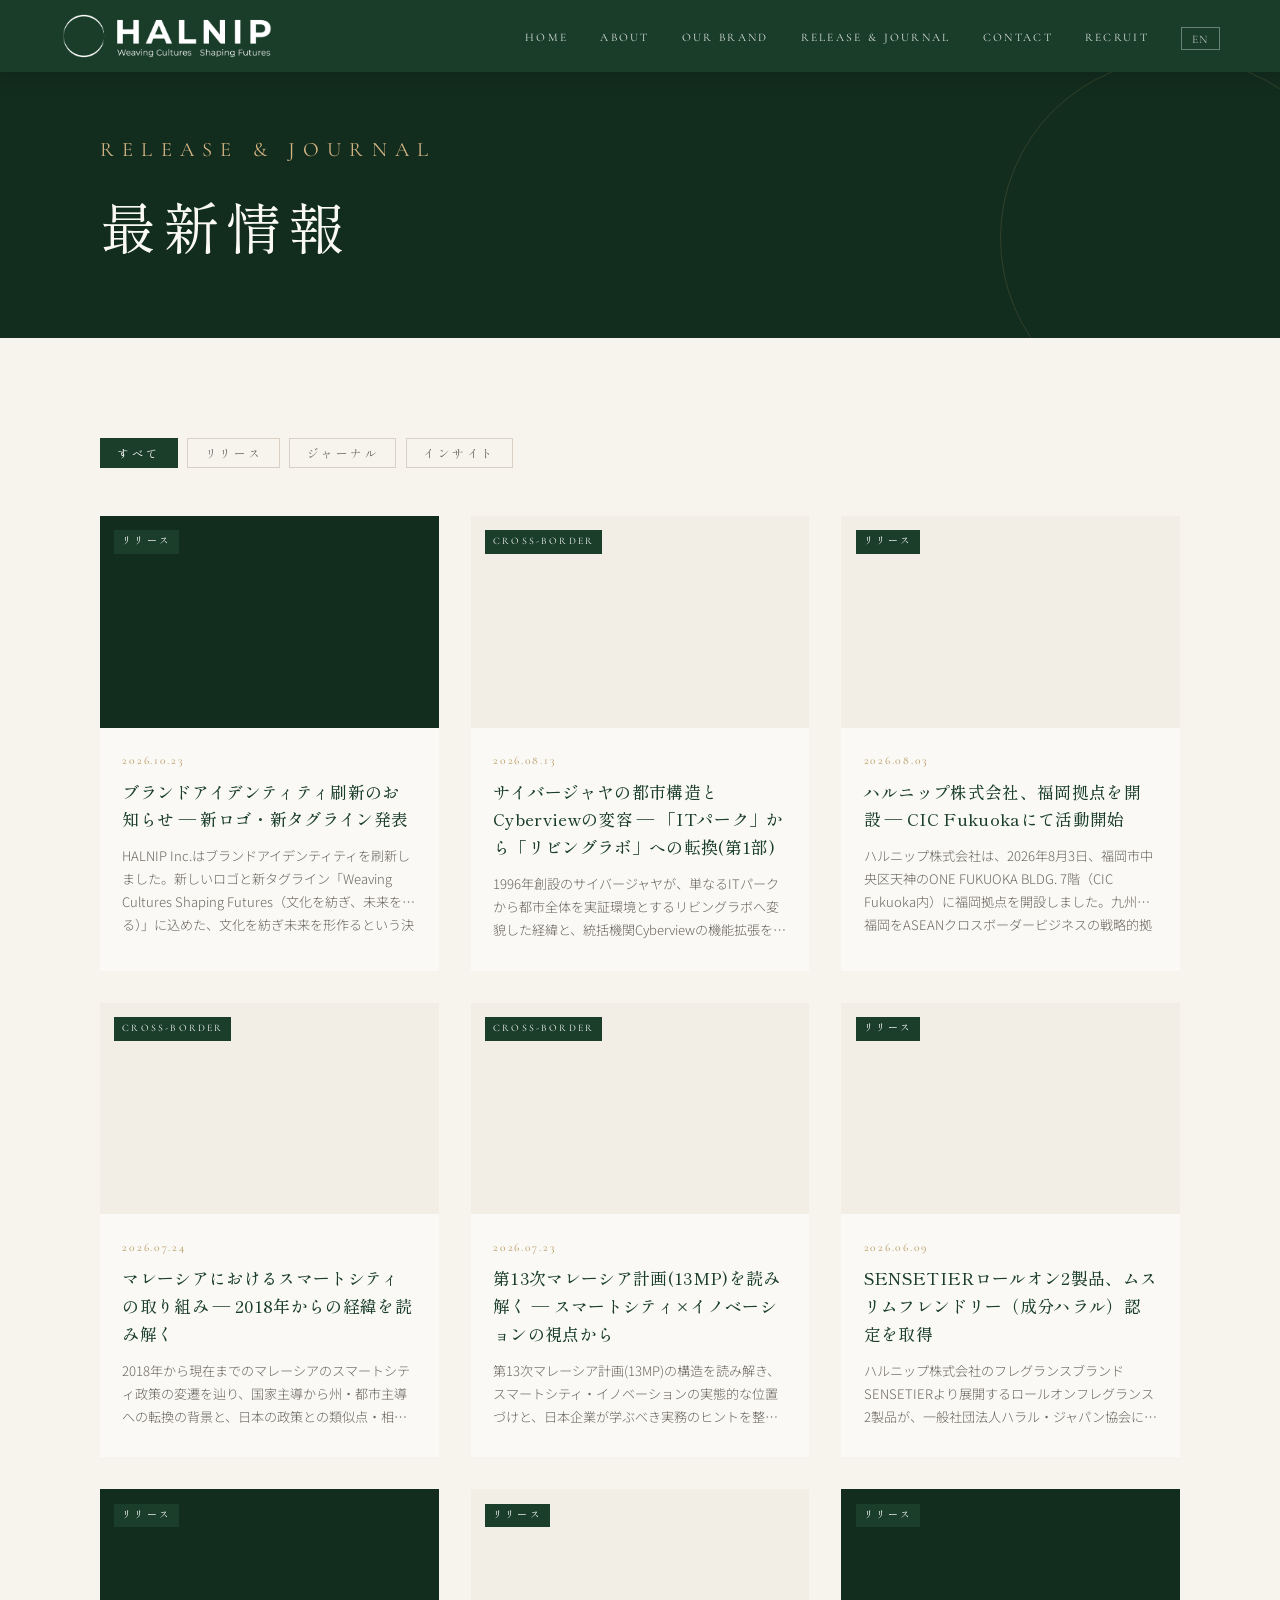
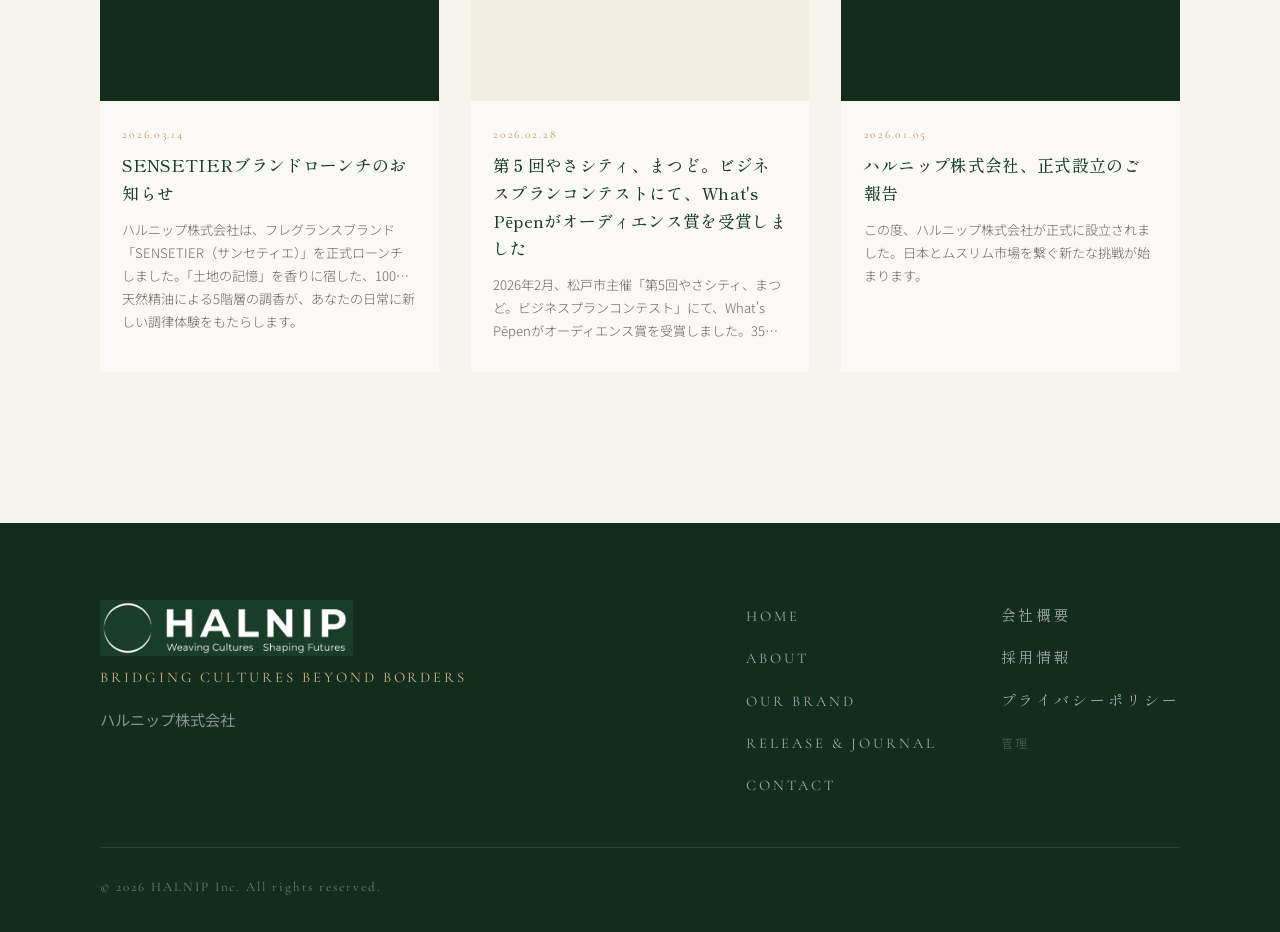
==== commit 046d267b: "Fit logo thumbnails fully (contain + dark bg) & use Halnip_White.png for Before - Before image: Haln" ====
--- a/journal/index.html
+++ b/journal/index.html
@@ -153,7 +153,7 @@
         <article class="j-card reveal">
           <a href="post.html?id=${post.id}" class="j-card__link">
             <div class="j-card__img-wrap">
-              <img class="j-card__img" src="${post.thumbnail}" alt="${title}"
+              <img class="j-card__img${/logo/i.test(post.thumbnail || '') ? ' j-card__img--contain' : ''}" src="${post.thumbnail}" alt="${title}"
                 onerror="this.src='https://images.unsplash.com/photo-1542314831-068cd1dbfeeb?w=600&q=80'" loading="lazy" />
               <span class="j-card__tag j-card__tag--${post.tag.toLowerCase()}">${tagLabel}</span>
             </div>
--- a/style.css
+++ b/style.css
@@ -1434,7 +1434,13 @@
   object-fit: cover;
   transition: transform 0.65s var(--transition-slow);
 }
+.journal__card-img--contain {
+  object-fit: contain !important;
+  background: var(--color-primary-dark);
+  padding: 1.2rem 1.4rem;
+}
 .journal__card:hover .journal__card-img { transform: scale(1.06); }
+.journal__card:hover .journal__card-img--contain { transform: scale(1.03); }
 
 .journal__card-tag {
   position: absolute;
@@ -1554,6 +1560,135 @@
 .form__textarea { resize: vertical; min-height: 140px; }
 
 .form__submit-wrap { display: flex; }
+
+/* ─── LATEST RELEASE TICKER ─────────────────── */
+.latest-ticker {
+  background: var(--color-primary-dark);
+  padding: 16px 0;
+  border-bottom: 1px solid rgba(255,255,255,0.06);
+  position: relative;
+  z-index: 10;
+}
+.latest-ticker__inner {
+  display: grid;
+  grid-template-columns: auto 1fr auto;
+  align-items: center;
+  gap: clamp(1.2rem, 3vw, 2.4rem);
+  min-height: 2.4em;
+}
+.latest-ticker__label {
+  display: flex;
+  align-items: center;
+  gap: 0.6rem;
+  font-family: var(--font-display);
+  color: var(--color-accent);
+  font-size: 0.72rem;
+  letter-spacing: 0.3em;
+  text-transform: uppercase;
+  flex-shrink: 0;
+}
+.latest-ticker__pulse {
+  display: inline-block;
+  width: 7px; height: 7px;
+  border-radius: 50%;
+  background: var(--color-accent);
+  animation: tickerPulse 1.6s ease-in-out infinite;
+  box-shadow: 0 0 0 0 rgba(181,150,90,0.5);
+}
+@keyframes tickerPulse {
+  0%, 100% { opacity: 1; box-shadow: 0 0 0 0 rgba(181,150,90,0.5); }
+  50%      { opacity: 0.45; box-shadow: 0 0 0 7px rgba(181,150,90,0); }
+}
+
+.latest-ticker__slides {
+  position: relative;
+  min-height: 1.5em;
+  overflow: hidden;
+}
+.latest-ticker__slide {
+  position: absolute;
+  inset: 0;
+  display: flex;
+  align-items: center;
+  gap: clamp(0.8rem, 2vw, 1.6rem);
+  opacity: 0;
+  transform: translateY(8px);
+  transition: opacity 0.6s ease, transform 0.6s ease;
+  color: inherit;
+  text-decoration: none;
+  pointer-events: none;
+}
+.latest-ticker__slide.active {
+  opacity: 1;
+  transform: translateY(0);
+  pointer-events: auto;
+}
+.latest-ticker__slide:hover .latest-ticker__slide-title { color: var(--color-accent-light); }
+
+.latest-ticker__slide-tag {
+  font-family: var(--font-display);
+  font-size: 0.6rem;
+  letter-spacing: 0.22em;
+  color: var(--color-accent);
+  border: 1px solid rgba(181,150,90,0.55);
+  padding: 0.2em 0.7em;
+  text-transform: uppercase;
+  flex-shrink: 0;
+}
+.latest-ticker__slide-date {
+  font-family: var(--font-display);
+  font-size: 0.74rem;
+  letter-spacing: 0.1em;
+  color: var(--color-accent-light);
+  flex-shrink: 0;
+}
+.latest-ticker__slide-title {
+  font-family: var(--font-sans);
+  font-size: clamp(0.84rem, 1.1vw, 0.95rem);
+  font-weight: 300;
+  color: rgba(255,255,255,0.92);
+  letter-spacing: 0.03em;
+  white-space: nowrap;
+  overflow: hidden;
+  text-overflow: ellipsis;
+  transition: color 0.25s;
+}
+
+.latest-ticker__dots {
+  display: flex;
+  gap: 0.4rem;
+  flex-shrink: 0;
+}
+.latest-ticker__dot {
+  width: 6px; height: 6px;
+  border-radius: 50%;
+  background: rgba(255,255,255,0.22);
+  border: none;
+  padding: 0;
+  cursor: pointer;
+  transition: background 0.3s ease, width 0.3s ease, border-radius 0.3s ease;
+}
+.latest-ticker__dot:hover { background: rgba(255,255,255,0.4); }
+.latest-ticker__dot.active {
+  background: var(--color-accent);
+  width: 20px;
+  border-radius: 3px;
+}
+
+@media (max-width: 640px) {
+  .latest-ticker__inner {
+    grid-template-columns: auto 1fr;
+    row-gap: 0.5rem;
+  }
+  .latest-ticker__label { font-size: 0.62rem; letter-spacing: 0.22em; }
+  .latest-ticker__slide-tag { display: none; }
+  .latest-ticker__slide-date { font-size: 0.68rem; }
+  .latest-ticker__dots {
+    grid-column: 1 / -1;
+    justify-content: center;
+    padding-top: 0.2rem;
+  }
+}
 
 /* ─── CONTACT SUCCESS / ERROR ───────────────── */
 .contact__success {
--- a/journal/journal.css
+++ b/journal/journal.css
@@ -121,7 +121,9 @@
   flex-shrink: 0;
 }
 .j-card__img { width: 100%; height: 100%; object-fit: cover; transition: transform 0.65s var(--transition-slow); }
+.j-card__img--contain { object-fit: contain !important; background: var(--color-primary-dark); padding: 1.4rem 1.6rem; }
 .j-card:hover .j-card__img { transform: scale(1.06); }
+.j-card:hover .j-card__img--contain { transform: scale(1.03); }
 
 .j-card__tag {
   position: absolute; top: 0.9rem; left: 0.9rem;
@@ -188,6 +190,11 @@
   width: 100%; aspect-ratio: 16 / 7;
   object-fit: cover; display: block;
   margin-top: 0;
+}
+.post-hero__thumb--contain {
+  object-fit: contain !important;
+  background: var(--color-primary-dark);
+  padding: clamp(1rem, 3vw, 2.5rem);
 }
 
 /* Post body */
